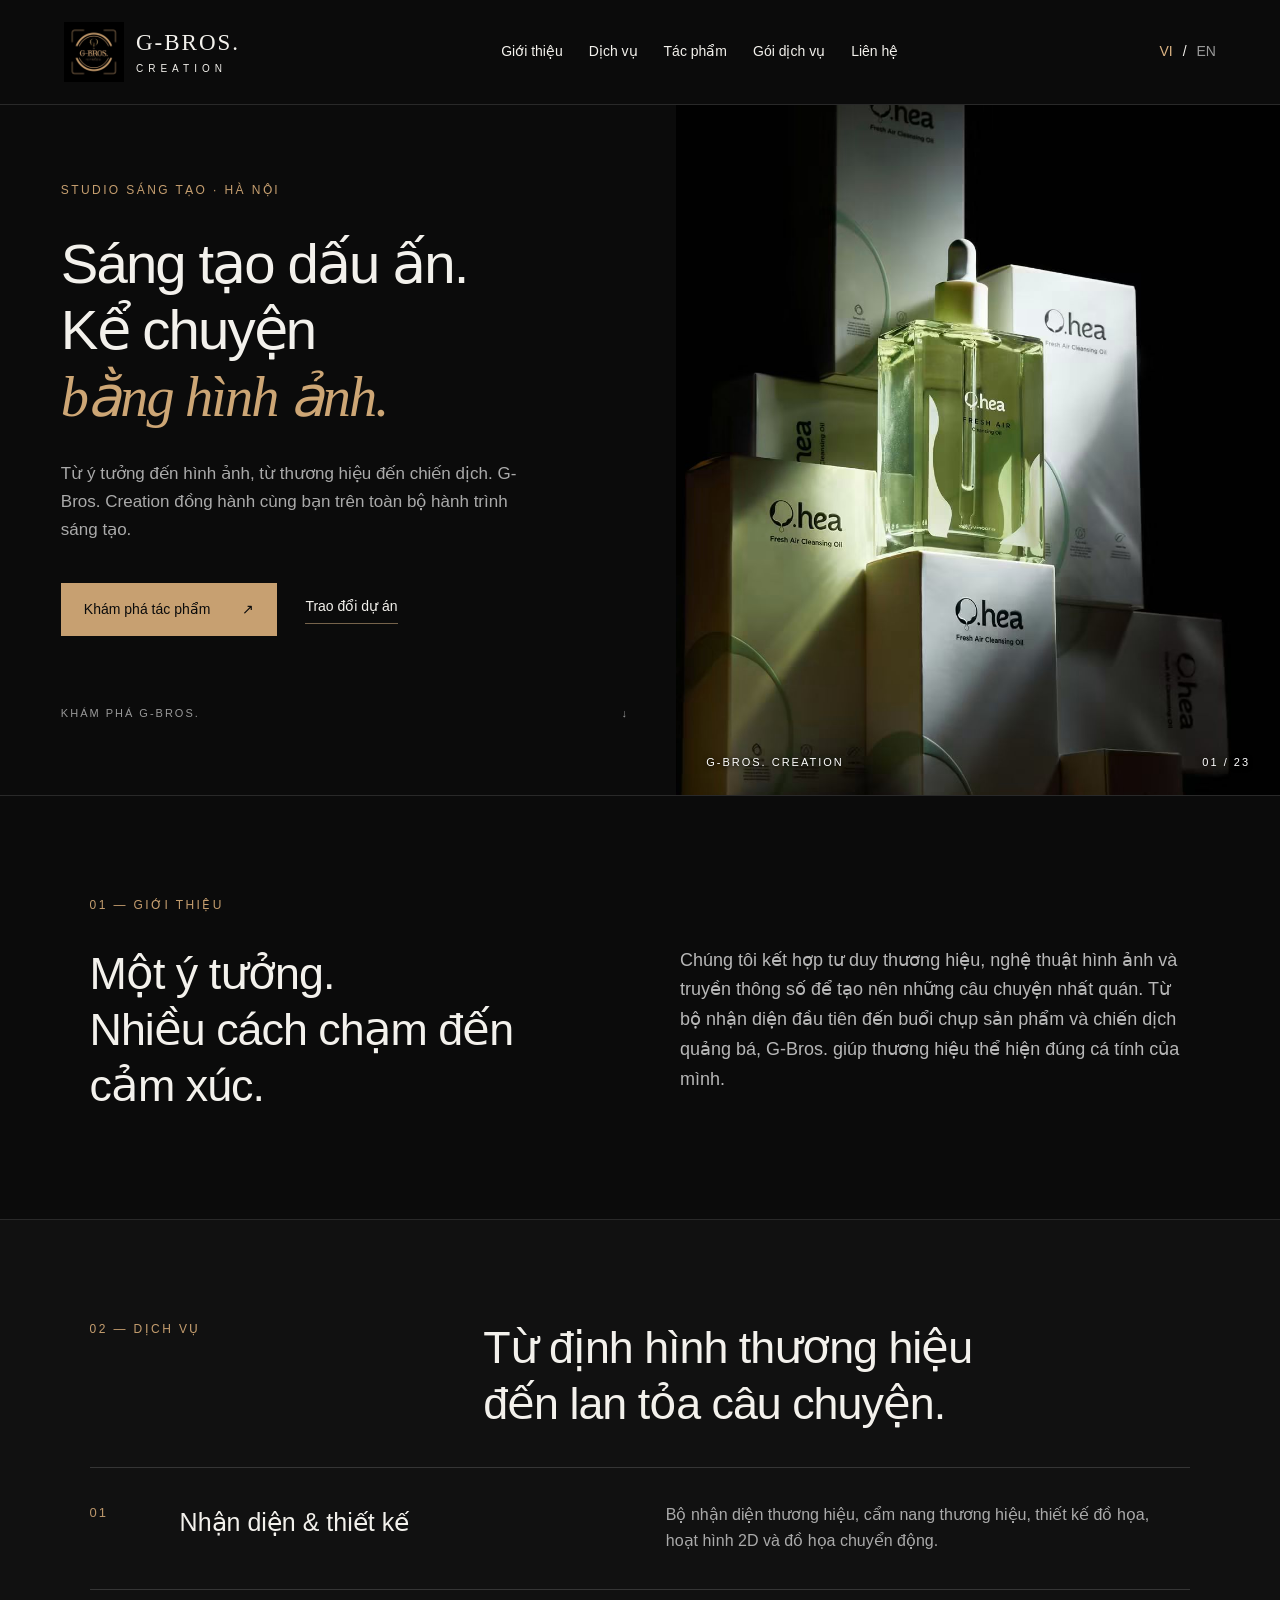
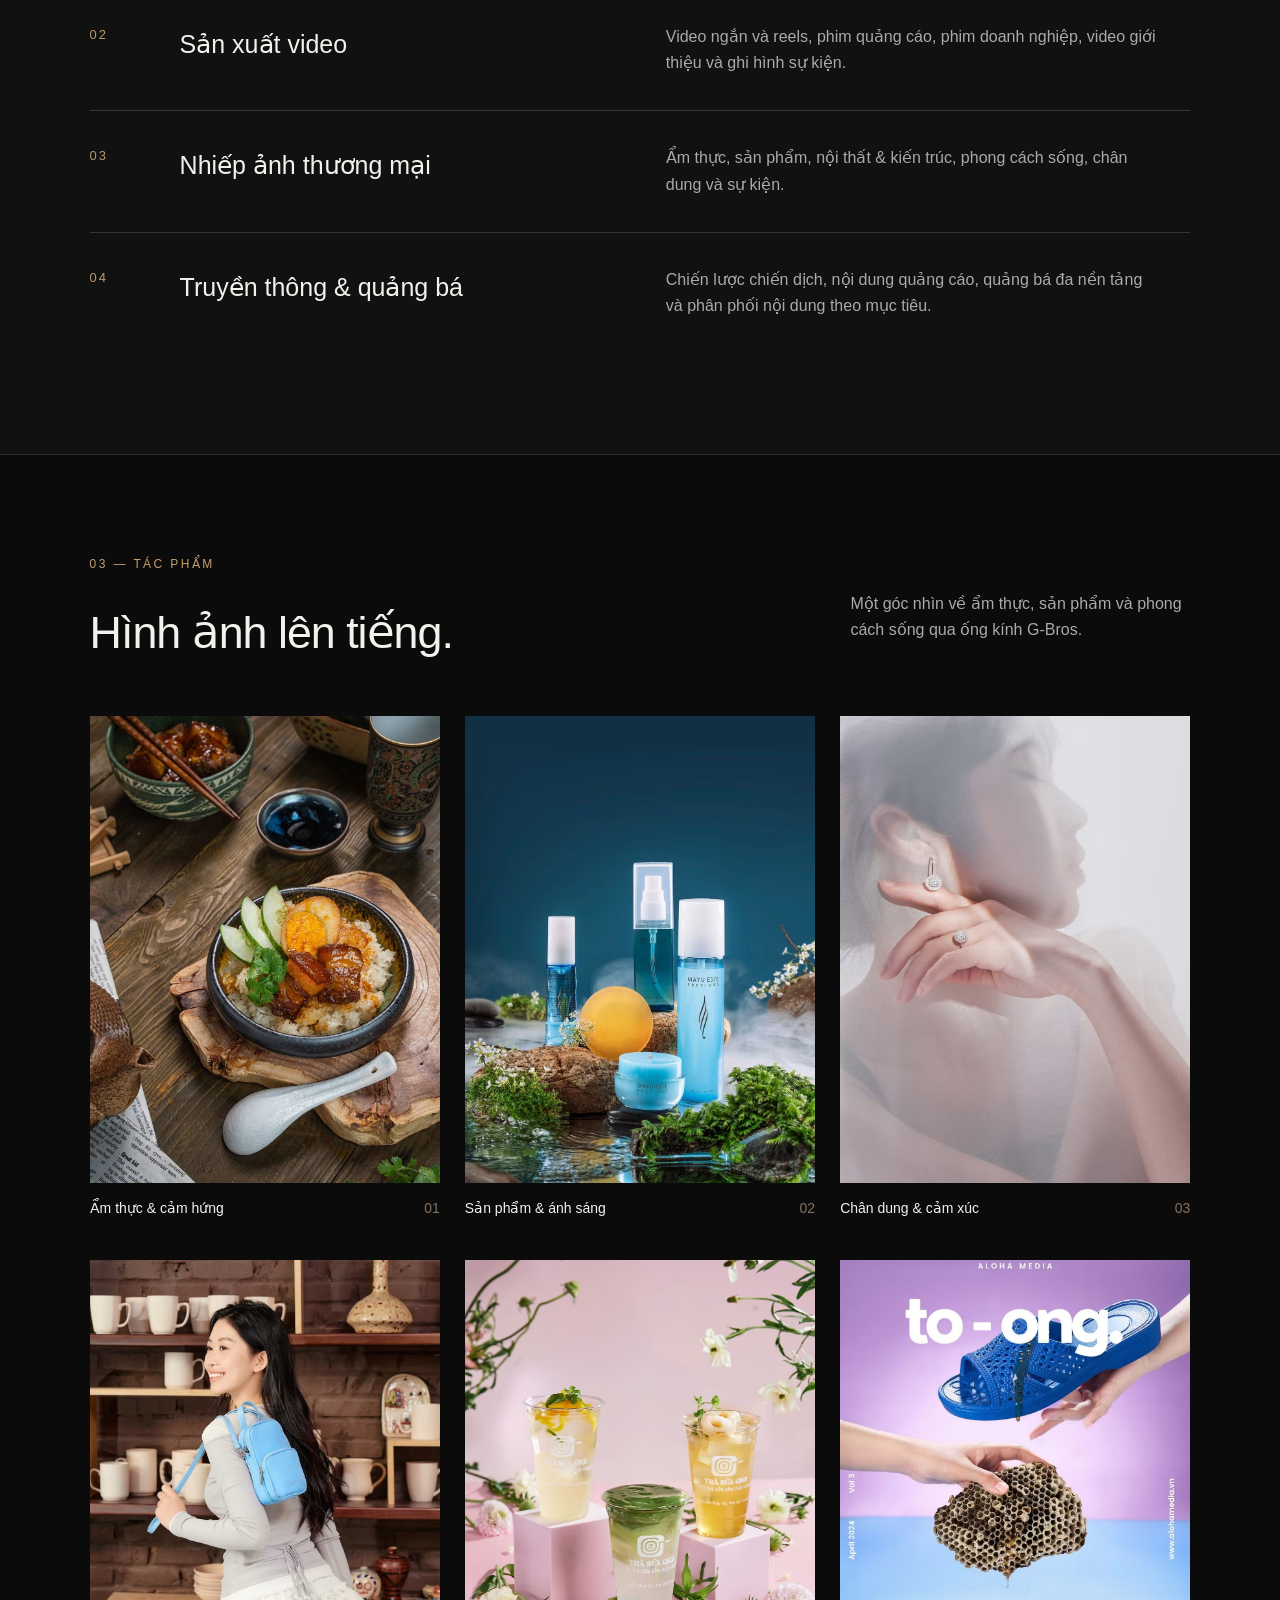
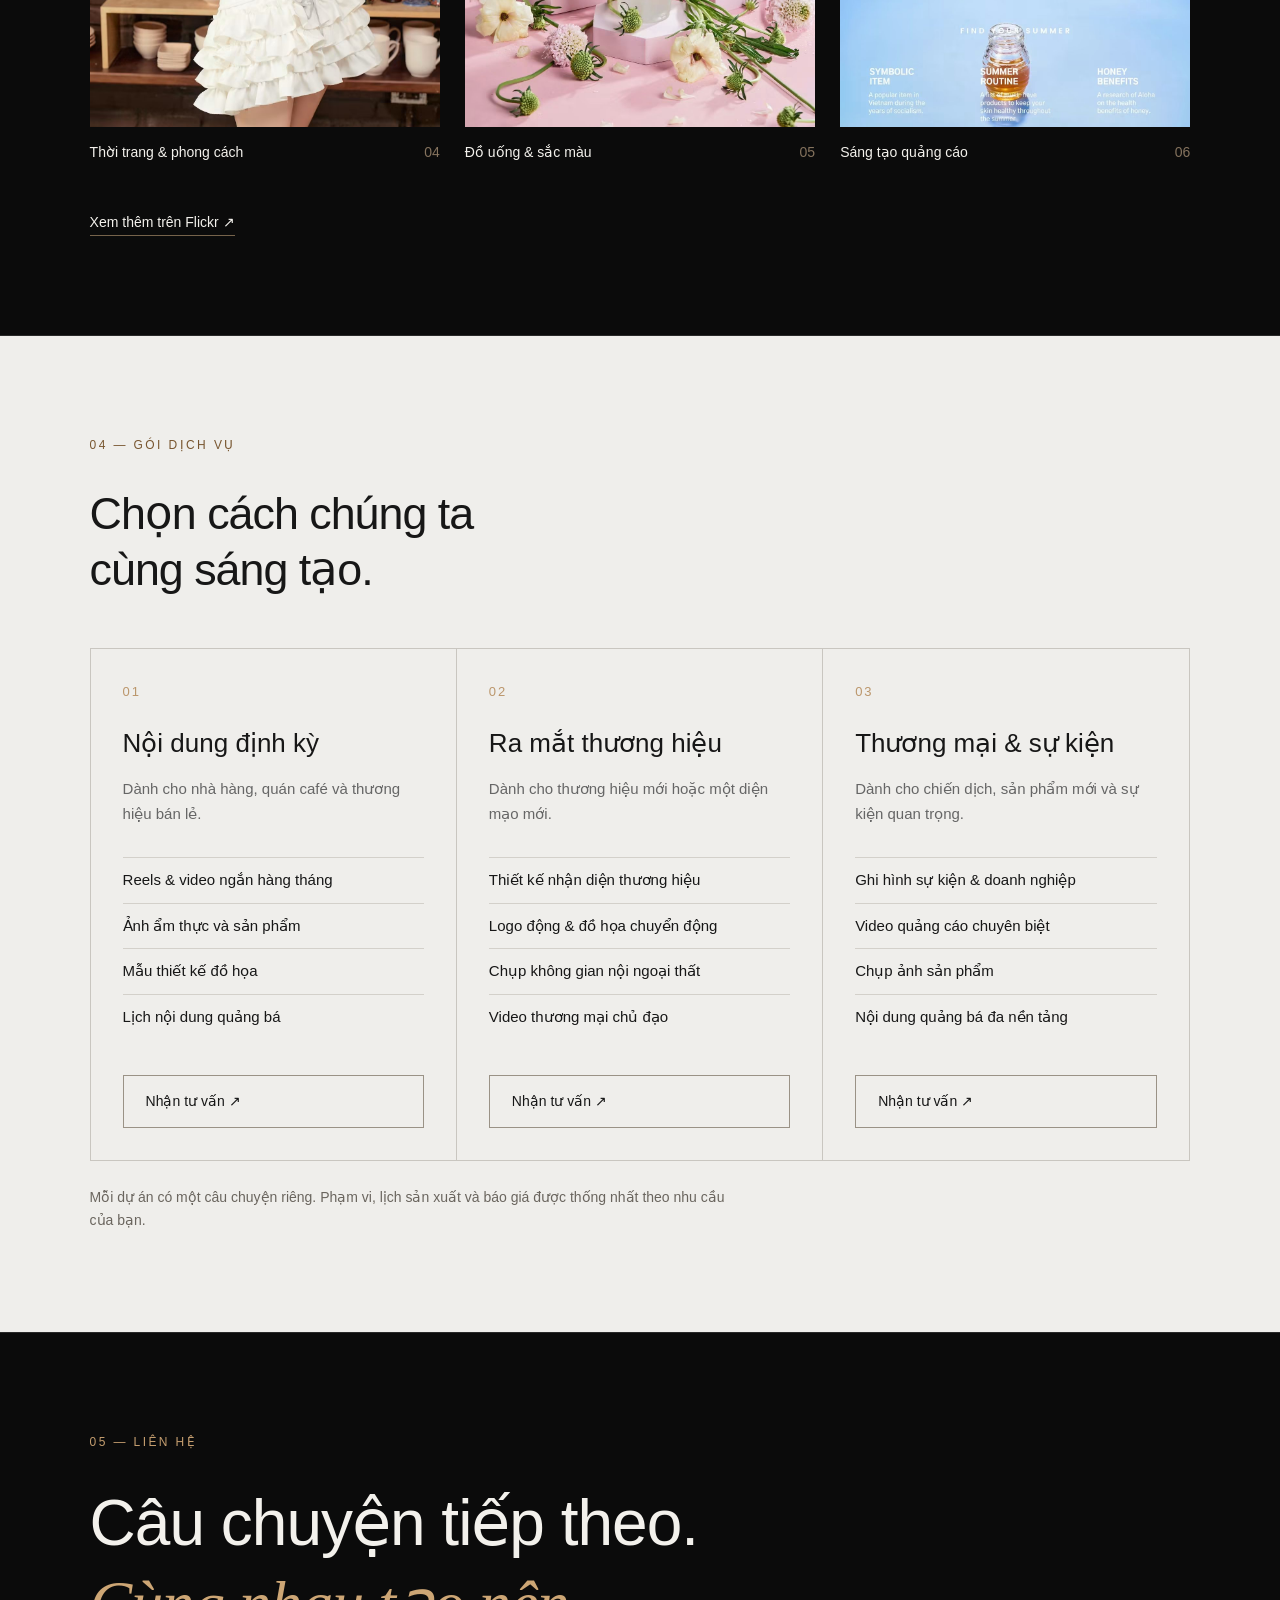
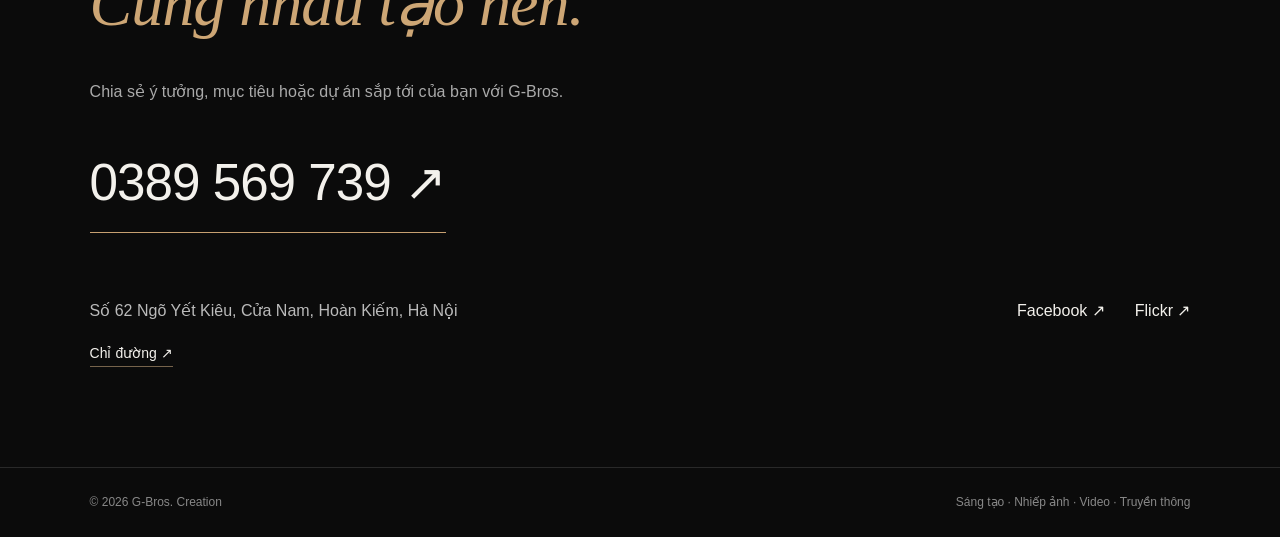
==== index.html @ 255308d3 "Gbros 1st Version" ====
<!doctype html><html lang="vi"><head><meta charset="utf-8"><meta name="viewport" content="width=device-width,initial-scale=1"><title>G-Bros. Creation | Sáng tạo, Nhiếp ảnh & Video tại Hà Nội</title><meta name="description" content="Từ ý tưởng đến hình ảnh, từ thương hiệu đến chiến dịch. G-Bros. Creation đồng hành cùng bạn trên toàn bộ hành trình sáng tạo."><link rel="alternate" hreflang="vi" href="./index.html"><link rel="alternate" hreflang="en" href="./en/index.html"><link rel="alternate" hreflang="x-default" href="./index.html"><link rel="stylesheet" href="./style.css"><link rel="icon" type="image/svg+xml" href="data:image/svg+xml,%3Csvg xmlns='http://www.w3.org/2000/svg' viewBox='0 0 32 32'%3E%3Crect width='32' height='32' fill='%230a0a0a'/%3E%3Ctext x='5' y='24' fill='%23c39b69' font-size='25' font-family='serif'%3EG%3C/text%3E%3C/svg%3E"></head><body><header><a class="brand" href="./index.html" aria-label="G-Bros. Creation — Trang chủ"><img src="./assets/03-Logo.jpg" alt="G-Bros. Creation"><span>G-BROS.<small>CREATION</small></span></a><nav aria-label="Điều hướng chính"><a href="#about">Giới thiệu</a><a href="#services">Dịch vụ</a><a href="#work">Tác phẩm</a><a href="#packages">Gói dịch vụ</a><a href="#contact">Liên hệ</a></nav><div class="language"><a href="./index.html" lang="vi" aria-current="page">VI</a><span>/</span><a href="./en/index.html" lang="en" >EN</a></div></header><main><section class="hero"><div class="hero-copy"><p class="eyebrow">STUDIO SÁNG TẠO · HÀ NỘI</p><h1>Sáng tạo dấu ấn.<br>Kể chuyện <em>bằng hình ảnh.</em></h1><p class="intro">Từ ý tưởng đến hình ảnh, từ thương hiệu đến chiến dịch. G-Bros. Creation đồng hành cùng bạn trên toàn bộ hành trình sáng tạo.</p><div class="actions"><a class="button gold" href="#work">Khám phá tác phẩm <span>↗</span></a><a class="text-link" href="#contact">Trao đổi dự án</a></div><p class="hero-bottom">KHÁM PHÁ G-BROS. <span>↓</span></p></div><div class="hero-art"><img src="./assets/02-FB_IMG_1789880479407.jpg" alt="Nhiếp ảnh sản phẩm mỹ phẩm với ánh sáng xanh và bóng đổ" fetchpriority="high"><div class="art-caption"><span>G-BROS. CREATION</span><span>01 / 23</span></div></div></section><section id="about" class="about section"><p class="eyebrow">01 — Giới thiệu</p><div class="split"><h2>Một ý tưởng.<br>Nhiều cách chạm đến cảm xúc.</h2><p>Chúng tôi kết hợp tư duy thương hiệu, nghệ thuật hình ảnh và truyền thông số để tạo nên những câu chuyện nhất quán. Từ bộ nhận diện đầu tiên đến buổi chụp sản phẩm và chiến dịch quảng bá, G-Bros. giúp thương hiệu thể hiện đúng cá tính của mình.</p></div></section><section id="services" class="section services"><div class="section-heading"><p class="eyebrow">02 — Dịch vụ</p><h2>Từ định hình thương hiệu<br>đến lan tỏa câu chuyện.</h2></div><div class="service-list"><article><span class="number">01</span><h3>Nhận diện & thiết kế</h3><p>Bộ nhận diện thương hiệu, cẩm nang thương hiệu, thiết kế đồ họa, hoạt hình 2D và đồ họa chuyển động.</p></article><article><span class="number">02</span><h3>Sản xuất video</h3><p>Video ngắn và reels, phim quảng cáo, phim doanh nghiệp, video giới thiệu và ghi hình sự kiện.</p></article><article><span class="number">03</span><h3>Nhiếp ảnh thương mại</h3><p>Ẩm thực, sản phẩm, nội thất & kiến trúc, phong cách sống, chân dung và sự kiện.</p></article><article><span class="number">04</span><h3>Truyền thông & quảng bá</h3><p>Chiến lược chiến dịch, nội dung quảng cáo, quảng bá đa nền tảng và phân phối nội dung theo mục tiêu.</p></article></div></section><section id="work" class="section work"><div class="work-heading"><div><p class="eyebrow">03 — Tác phẩm</p><h2>Hình ảnh lên tiếng.</h2></div><p>Một góc nhìn về ẩm thực, sản phẩm và phong cách sống qua ống kính G-Bros.</p></div><div class="gallery"><figure><a href="./assets/01-FB_IMG_1789880459629.jpg" target="_blank" rel="noopener" aria-label="Ẩm thực & cảm hứng"><img src="./assets/01-FB_IMG_1789880459629.jpg" alt="Ẩm thực & cảm hứng — G-Bros. Creation" loading="lazy"></a><figcaption><span>Ẩm thực & cảm hứng</span><span>01</span></figcaption></figure><figure><a href="./assets/06-FB_IMG_1789880466071.jpg" target="_blank" rel="noopener" aria-label="Sản phẩm & ánh sáng"><img src="./assets/06-FB_IMG_1789880466071.jpg" alt="Sản phẩm & ánh sáng — G-Bros. Creation" loading="lazy"></a><figcaption><span>Sản phẩm & ánh sáng</span><span>02</span></figcaption></figure><figure><a href="./assets/05-FB_IMG_1789880463594.jpg" target="_blank" rel="noopener" aria-label="Chân dung & cảm xúc"><img src="./assets/05-FB_IMG_1789880463594.jpg" alt="Chân dung & cảm xúc — G-Bros. Creation" loading="lazy"></a><figcaption><span>Chân dung & cảm xúc</span><span>03</span></figcaption></figure><figure><a href="./assets/15-FB_IMG_1789880671555.jpg" target="_blank" rel="noopener" aria-label="Thời trang & phong cách"><img src="./assets/15-FB_IMG_1789880671555.jpg" alt="Thời trang & phong cách — G-Bros. Creation" loading="lazy"></a><figcaption><span>Thời trang & phong cách</span><span>04</span></figcaption></figure><figure><a href="./assets/13-FB_IMG_1789880486466-1-.jpg" target="_blank" rel="noopener" aria-label="Đồ uống & sắc màu"><img src="./assets/13-FB_IMG_1789880486466-1-.jpg" alt="Đồ uống & sắc màu — G-Bros. Creation" loading="lazy"></a><figcaption><span>Đồ uống & sắc màu</span><span>05</span></figcaption></figure><figure><a href="./assets/19-FB_IMG_1789880624152-1-.jpg" target="_blank" rel="noopener" aria-label="Sáng tạo quảng cáo"><img src="./assets/19-FB_IMG_1789880624152-1-.jpg" alt="Sáng tạo quảng cáo — G-Bros. Creation" loading="lazy"></a><figcaption><span>Sáng tạo quảng cáo</span><span>06</span></figcaption></figure></div><a class="text-link" href="https://flic.kr/ps/3mjhtU" target="_blank" rel="noopener">Xem thêm trên Flickr ↗</a></section><section id="packages" class="section packages"><p class="eyebrow">04 — Gói dịch vụ</p><h2>Chọn cách chúng ta<br>cùng sáng tạo.</h2><div class="package-grid"><article><span class="number">01</span><h3>Nội dung định kỳ</h3><p>Dành cho nhà hàng, quán café và thương hiệu bán lẻ.</p><ul><li>Reels & video ngắn hàng tháng</li><li>Ảnh ẩm thực và sản phẩm</li><li>Mẫu thiết kế đồ họa</li><li>Lịch nội dung quảng bá</li></ul><a class="button" href="#contact">Nhận tư vấn ↗</a></article><article><span class="number">02</span><h3>Ra mắt thương hiệu</h3><p>Dành cho thương hiệu mới hoặc một diện mạo mới.</p><ul><li>Thiết kế nhận diện thương hiệu</li><li>Logo động & đồ họa chuyển động</li><li>Chụp không gian nội ngoại thất</li><li>Video thương mại chủ đạo</li></ul><a class="button" href="#contact">Nhận tư vấn ↗</a></article><article><span class="number">03</span><h3>Thương mại & sự kiện</h3><p>Dành cho chiến dịch, sản phẩm mới và sự kiện quan trọng.</p><ul><li>Ghi hình sự kiện & doanh nghiệp</li><li>Video quảng cáo chuyên biệt</li><li>Chụp ảnh sản phẩm</li><li>Nội dung quảng bá đa nền tảng</li></ul><a class="button" href="#contact">Nhận tư vấn ↗</a></article></div><p class="note">Mỗi dự án có một câu chuyện riêng. Phạm vi, lịch sản xuất và báo giá được thống nhất theo nhu cầu của bạn.</p></section><section id="contact" class="section contact"><p class="eyebrow">05 — Liên hệ</p><h2>Câu chuyện tiếp theo.<br><em>Cùng nhau tạo nên.</em></h2><p>Chia sẻ ý tưởng, mục tiêu hoặc dự án sắp tới của bạn với G-Bros.</p><a class="phone" href="tel:+84389569739" aria-label="Gọi cho chúng tôi: 0389 569 739">0389 569 739 ↗</a><div class="contact-bottom"><div><p>Số 62 Ngõ Yết Kiêu, Cửa Nam, Hoàn Kiếm, Hà Nội</p><a class="text-link" href="https://www.google.com/maps/search/?api=1&query=62+Ng%C3%B5+Y%E1%BA%BFt+Ki%C3%AAu+H%C3%A0+N%E1%BB%99i" target="_blank" rel="noopener">Chỉ đường ↗</a></div><div class="social"><a href="https://www.facebook.com/gbros.creation/" target="_blank" rel="noopener">Facebook ↗</a><a href="https://flic.kr/ps/3mjhtU" target="_blank" rel="noopener">Flickr ↗</a></div></div></section></main><footer><span>© 2026 G-Bros. Creation</span><span>Sáng tạo · Nhiếp ảnh · Video · Truyền thông</span></footer></body></html>
---- style.css ----
*{box-sizing:border-box}html{scroll-behavior:smooth;scroll-padding-top:110px}body{margin:0;background:#0b0b0b;color:#f3f1ec;font-family:Arial,Helvetica,sans-serif;font-size:16px;line-height:1.65}a{color:inherit;text-decoration:none}a:focus-visible{outline:2px solid #e1b782;outline-offset:6px}header{min-height:105px;padding:16px 5%;display:flex;align-items:center;justify-content:space-between;gap:24px;border-bottom:1px solid #292929;background:#0b0b0b;position:relative;z-index:2}.brand{display:flex;align-items:center;gap:12px;line-height:1.1;letter-spacing:2px;font-family:Georgia,serif;font-size:23px}.brand img{width:60px;height:60px;object-fit:contain}.brand small{display:block;font:10px Arial,sans-serif;letter-spacing:5px;margin-top:7px}nav{display:flex;gap:26px;font-size:14px}nav a:hover,.text-link:hover,.social a:hover{color:#d6ad7c}.language{display:flex;gap:10px;font-size:14px}.language a{color:#999}.language a[aria-current]{color:#dbb383}.hero{display:grid;grid-template-columns:1.12fr 1fr;min-height:690px}.hero-copy{padding:76px 7% 30px 9%;display:flex;flex-direction:column;align-items:flex-start}.eyebrow{text-transform:uppercase;font-size:12px;letter-spacing:2.4px;color:#c59e6f;margin:0 0 30px}h1,h2,h3,p{margin-top:0}h1{font-size:clamp(40px,4.4vw,72px);font-weight:400;line-height:1.18;letter-spacing:-1.9px;margin-bottom:30px}em{font-family:Georgia,'Times New Roman',serif;color:#cda675;font-weight:400}h1 em{display:block}.intro{max-width:470px;color:#aaa;font-size:17px}.actions{display:flex;align-items:center;gap:28px;margin-top:22px}.button{display:inline-flex;justify-content:space-between;align-items:center;gap:32px;border:1px solid #555;padding:14px 22px;font-size:14px}.button:hover{background:#27221c}.button.gold{background:#c7a071;color:#0b0b0b;border-color:#c7a071}.button.gold:hover{background:#deb987}.text-link{font-size:14px;border-bottom:1px solid #76634b;padding-bottom:5px}.hero-bottom{width:100%;margin:68px 0 0;font-size:11px;letter-spacing:2px;color:#999;display:flex;justify-content:space-between}.hero-art{position:relative;min-height:600px}.hero-art>img{width:100%;height:100%;position:absolute;object-fit:cover;object-position:center 55%}.art-caption{position:absolute;bottom:24px;left:30px;right:30px;display:flex;justify-content:space-between;font-size:11px;letter-spacing:2px;color:white;text-shadow:0 1px 5px black}.section{padding:100px 7%;border-top:1px solid #292929}h2{font-size:clamp(32px,3.5vw,52px);line-height:1.25;font-weight:400;letter-spacing:-1px;margin-bottom:35px}.split{display:grid;grid-template-columns:1fr 1fr;gap:80px}.split>p{max-width:540px;color:#b7b7b7;font-size:18px}.about{padding-bottom:70px}.services{background:#111}.section-heading{display:grid;grid-template-columns:1fr 2fr;gap:40px}.service-list article{display:grid;grid-template-columns:60px 1fr 1.15fr;align-items:start;gap:30px;padding:34px 0;border-top:1px solid #353535}.number{font-size:13px;color:#bb966b;letter-spacing:2px}.service-list h3{font-size:25px;font-weight:400;margin:0}.service-list p{color:#aaa;max-width:490px;margin:0}.work-heading{display:flex;justify-content:space-between;gap:30px;align-items:center}.work-heading>p{max-width:340px;color:#aaa}.gallery{display:grid;grid-template-columns:repeat(3,1fr);gap:40px 25px;margin:20px 0 45px}figure{margin:0}.gallery img{width:100%;aspect-ratio:3/4;object-fit:cover;display:block;transition:filter .2s}.gallery a:hover img{filter:brightness(1.1)}figcaption{display:flex;justify-content:space-between;gap:10px;margin-top:14px;font-size:14px}figcaption span:last-child{color:#85735e}.packages{background:#efeeeb;color:#171717}.packages .eyebrow{color:#785630}.package-grid{display:grid;grid-template-columns:repeat(3,1fr);margin-top:50px;border:1px solid #c9c6c0}.package-grid article{padding:32px;border-right:1px solid #c9c6c0;display:flex;flex-direction:column}.package-grid article:last-child{border:0}.package-grid h3{font-size:26px;line-height:1.3;font-weight:400;margin:25px 0 16px}.package-grid p{color:#666;font-size:15px}.package-grid ul{list-style:none;padding:0;margin:15px 0 35px;font-size:15px}.package-grid li{padding:10px 0;border-top:1px solid #d3d0ca}.package-grid .button{margin-top:auto;border-color:#9a9286}.package-grid .button:hover{background:#dfd9cf}.note{color:#6a655e;font-size:14px;margin:25px 0 0;max-width:660px}.contact h2{font-size:clamp(40px,5vw,76px)}.contact>p:not(.eyebrow){color:#aaa}.phone{display:inline-block;font-size:clamp(27px,4vw,54px);border-bottom:1px solid #c7a071;padding-bottom:6px;letter-spacing:-1px;margin:20px 0 65px}.contact-bottom{display:flex;justify-content:space-between;gap:40px}.contact-bottom p{color:#bbb}.social{display:flex;gap:30px}footer{padding:25px 7%;border-top:1px solid #292929;display:flex;justify-content:space-between;gap:24px;color:#888;font-size:12px}@media(min-width:1600px){main,header,footer{max-width:1800px;margin:auto}}@media(max-width:1000px){header{flex-wrap:wrap}nav{order:3;width:100%;justify-content:center;gap:25px;padding:8px 0}.hero{min-height:620px}.hero-copy{padding-top:50px}.hero-art{min-height:600px}.actions{flex-direction:column;align-items:flex-start;gap:18px}.section{padding:70px 6%}.split{gap:35px}.section-heading{grid-template-columns:1fr}.service-list article{grid-template-columns:35px 1fr 1fr;gap:18px}.package-grid article{padding:22px}.package-grid h3{font-size:22px}}@media(max-width:640px){header{padding:12px 6%;gap:10px}.brand img{width:44px;height:44px}.brand{font-size:20px}nav{justify-content:flex-start;overflow-x:auto;gap:22px;white-space:nowrap;font-size:13px}.hero{display:flex;flex-direction:column}.hero-copy{padding:45px 6% 28px}h1{font-size:43px;letter-spacing:-1px}.hero-bottom{margin-top:35px}.hero-art{min-height:480px}.hero-art>img{object-position:center 55%}.actions{flex-direction:row;align-items:center;gap:20px}.button{padding:12px 16px;gap:16px}.section{padding:60px 6%}.split{grid-template-columns:1fr;gap:10px}.split>p{font-size:16px}.service-list article{grid-template-columns:25px 1fr}.service-list p{grid-column:2}.service-list h3{font-size:23px}.work-heading{display:block}.gallery{grid-template-columns:repeat(2,1fr);gap:28px 14px}figcaption{font-size:12px}.package-grid{grid-template-columns:1fr}.package-grid article{border-right:0;border-bottom:1px solid #c9c6c0;padding:28px}.contact-bottom{flex-direction:column}.phone{margin-bottom:40px}footer{flex-direction:column;gap:5px}.eyebrow{margin-bottom:22px}h2{font-size:34px}}@media(prefers-reduced-motion:reduce){html{scroll-behavior:auto}*{transition:none!important}}
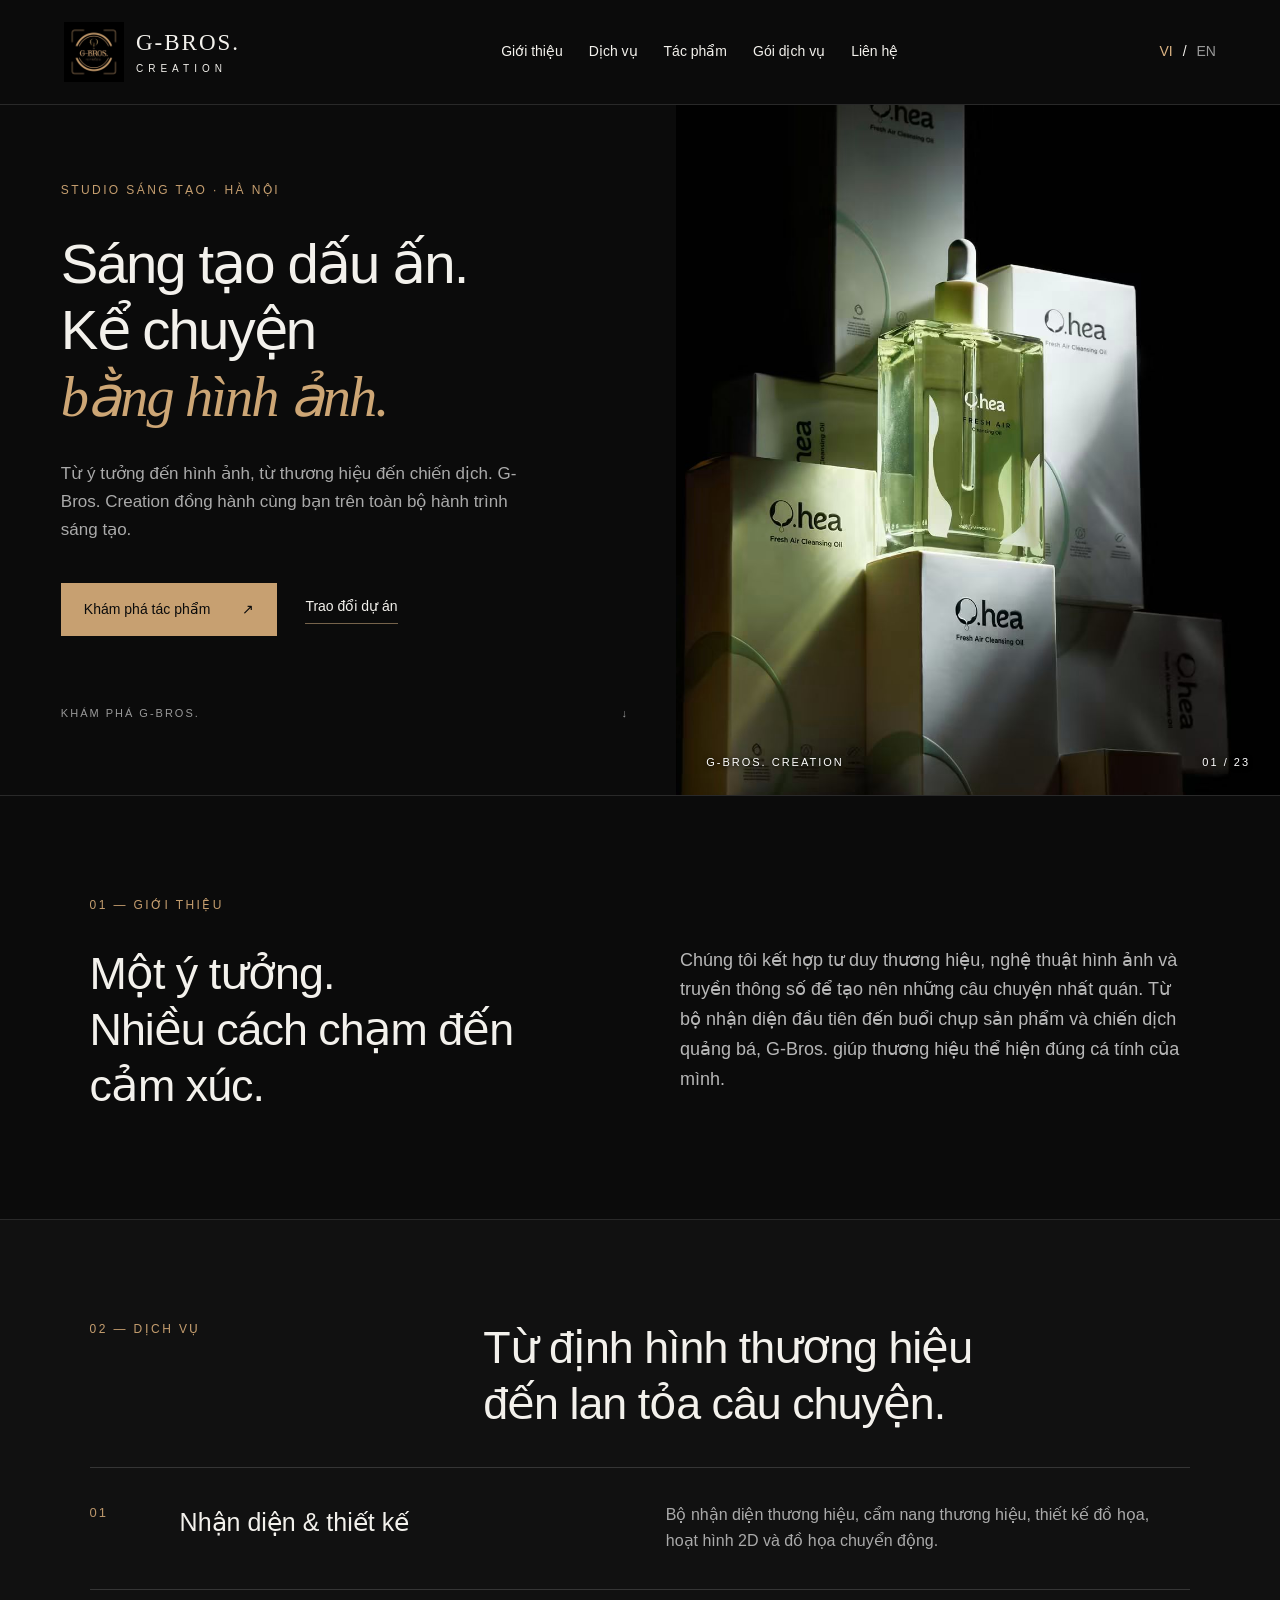
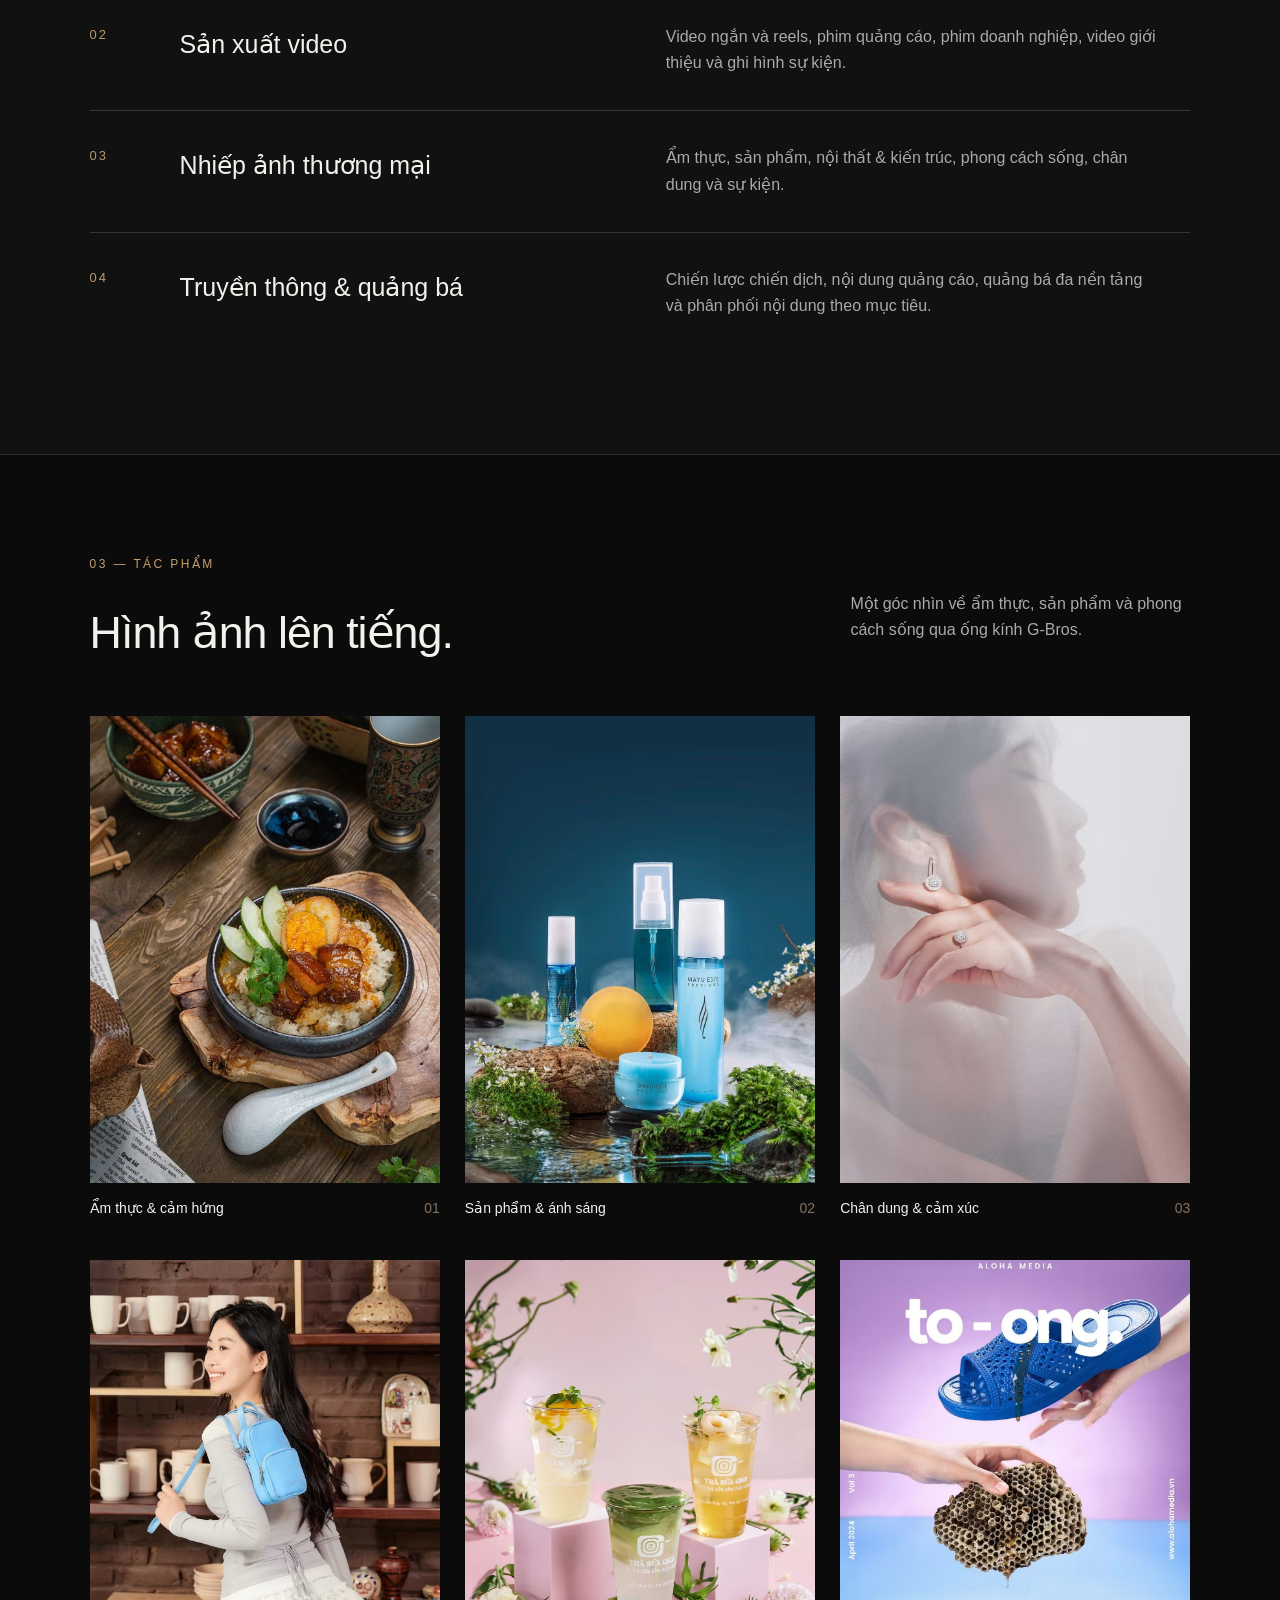
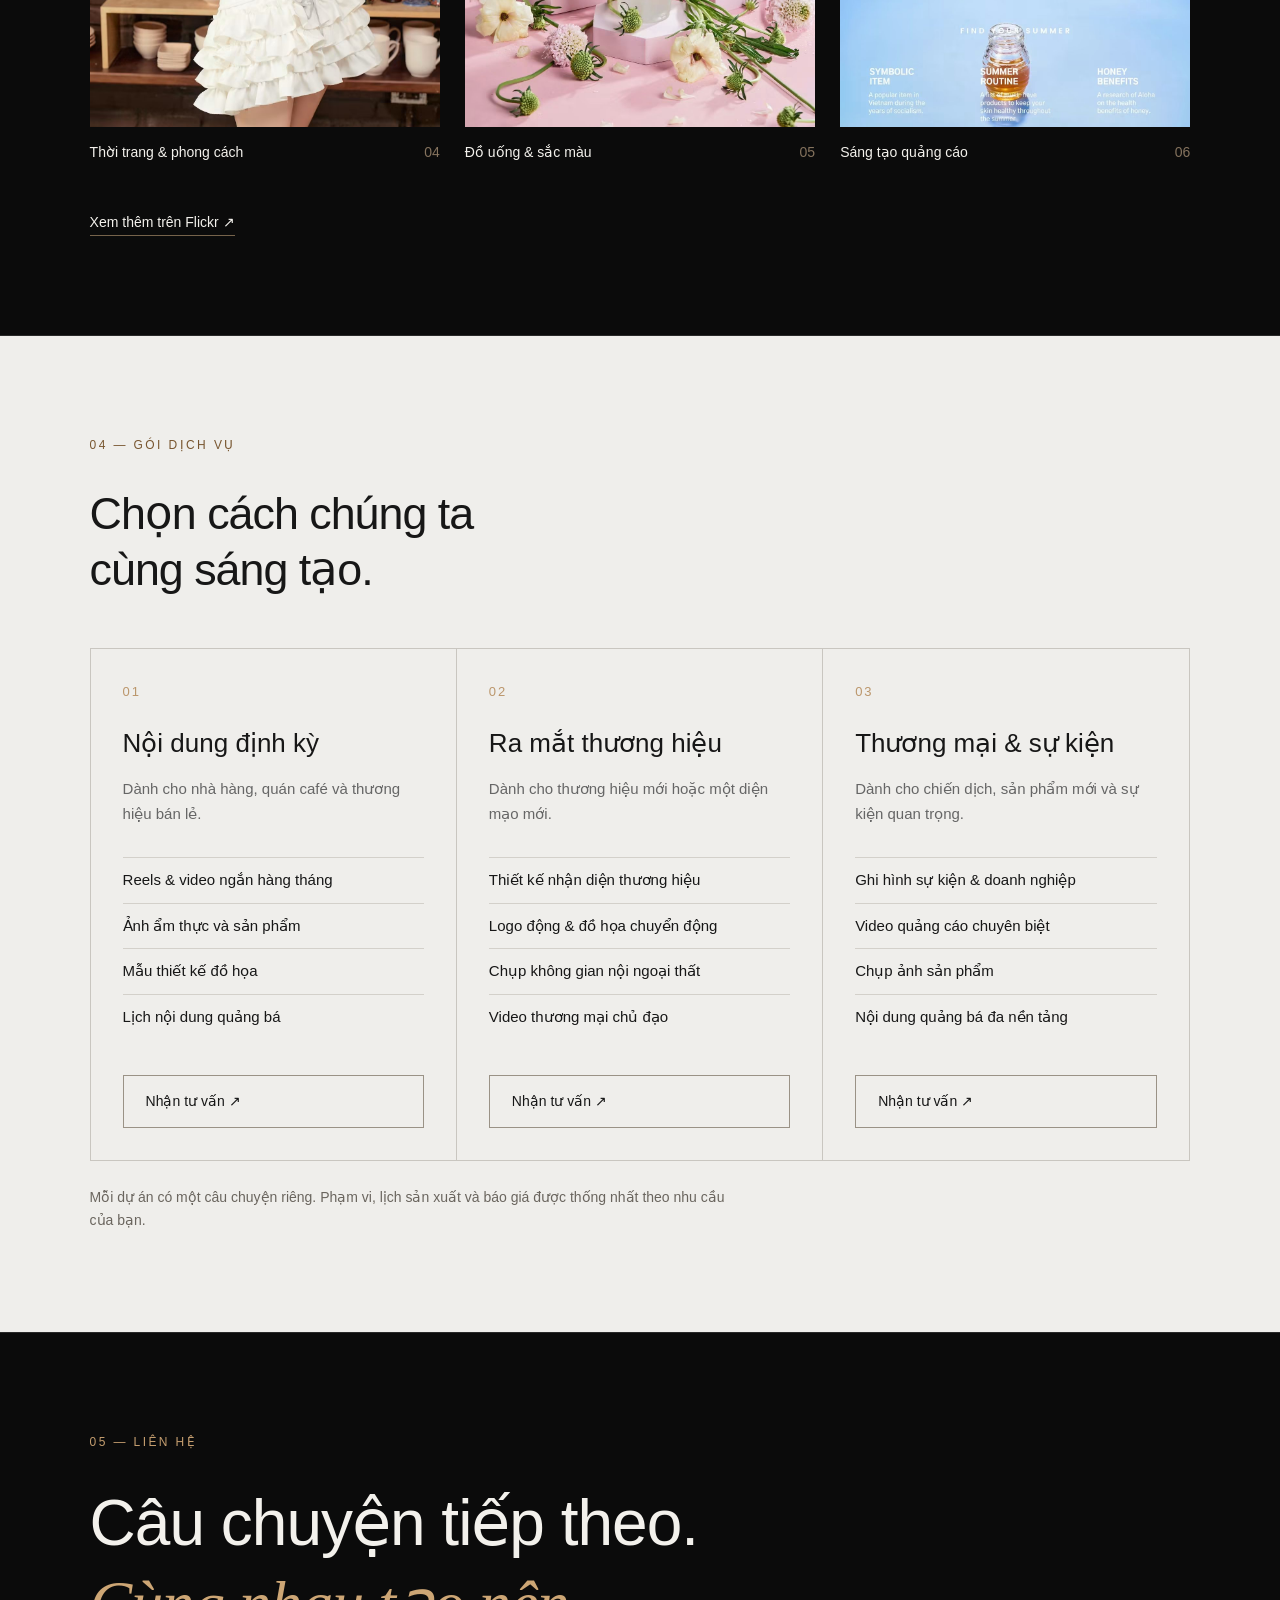
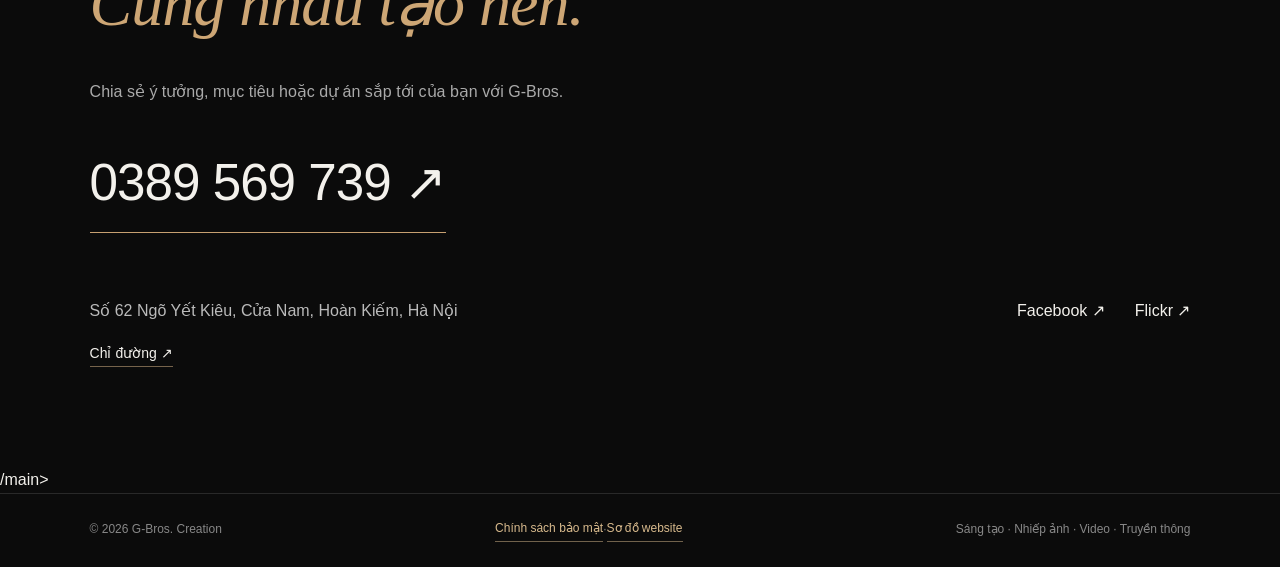
==== commit b816797f: "Privacy Policy" ====
--- a/index.html
+++ b/index.html
@@ -1 +1 @@
-<!doctype html><html lang="vi"><head><meta charset="utf-8"><meta name="viewport" content="width=device-width,initial-scale=1"><title>G-Bros. Creation | Sáng tạo, Nhiếp ảnh & Video tại Hà Nội</title><meta name="description" content="Từ ý tưởng đến hình ảnh, từ thương hiệu đến chiến dịch. G-Bros. Creation đồng hành cùng bạn trên toàn bộ hành trình sáng tạo."><link rel="alternate" hreflang="vi" href="./index.html"><link rel="alternate" hreflang="en" href="./en/index.html"><link rel="alternate" hreflang="x-default" href="./index.html"><link rel="stylesheet" href="./style.css"><link rel="icon" type="image/svg+xml" href="data:image/svg+xml,%3Csvg xmlns='http://www.w3.org/2000/svg' viewBox='0 0 32 32'%3E%3Crect width='32' height='32' fill='%230a0a0a'/%3E%3Ctext x='5' y='24' fill='%23c39b69' font-size='25' font-family='serif'%3EG%3C/text%3E%3C/svg%3E"></head><body><header><a class="brand" href="./index.html" aria-label="G-Bros. Creation — Trang chủ"><img src="./assets/03-Logo.jpg" alt="G-Bros. Creation"><span>G-BROS.<small>CREATION</small></span></a><nav aria-label="Điều hướng chính"><a href="#about">Giới thiệu</a><a href="#services">Dịch vụ</a><a href="#work">Tác phẩm</a><a href="#packages">Gói dịch vụ</a><a href="#contact">Liên hệ</a></nav><div class="language"><a href="./index.html" lang="vi" aria-current="page">VI</a><span>/</span><a href="./en/index.html" lang="en" >EN</a></div></header><main><section class="hero"><div class="hero-copy"><p class="eyebrow">STUDIO SÁNG TẠO · HÀ NỘI</p><h1>Sáng tạo dấu ấn.<br>Kể chuyện <em>bằng hình ảnh.</em></h1><p class="intro">Từ ý tưởng đến hình ảnh, từ thương hiệu đến chiến dịch. G-Bros. Creation đồng hành cùng bạn trên toàn bộ hành trình sáng tạo.</p><div class="actions"><a class="button gold" href="#work">Khám phá tác phẩm <span>↗</span></a><a class="text-link" href="#contact">Trao đổi dự án</a></div><p class="hero-bottom">KHÁM PHÁ G-BROS. <span>↓</span></p></div><div class="hero-art"><img src="./assets/02-FB_IMG_1789880479407.jpg" alt="Nhiếp ảnh sản phẩm mỹ phẩm với ánh sáng xanh và bóng đổ" fetchpriority="high"><div class="art-caption"><span>G-BROS. CREATION</span><span>01 / 23</span></div></div></section><section id="about" class="about section"><p class="eyebrow">01 — Giới thiệu</p><div class="split"><h2>Một ý tưởng.<br>Nhiều cách chạm đến cảm xúc.</h2><p>Chúng tôi kết hợp tư duy thương hiệu, nghệ thuật hình ảnh và truyền thông số để tạo nên những câu chuyện nhất quán. Từ bộ nhận diện đầu tiên đến buổi chụp sản phẩm và chiến dịch quảng bá, G-Bros. giúp thương hiệu thể hiện đúng cá tính của mình.</p></div></section><section id="services" class="section services"><div class="section-heading"><p class="eyebrow">02 — Dịch vụ</p><h2>Từ định hình thương hiệu<br>đến lan tỏa câu chuyện.</h2></div><div class="service-list"><article><span class="number">01</span><h3>Nhận diện & thiết kế</h3><p>Bộ nhận diện thương hiệu, cẩm nang thương hiệu, thiết kế đồ họa, hoạt hình 2D và đồ họa chuyển động.</p></article><article><span class="number">02</span><h3>Sản xuất video</h3><p>Video ngắn và reels, phim quảng cáo, phim doanh nghiệp, video giới thiệu và ghi hình sự kiện.</p></article><article><span class="number">03</span><h3>Nhiếp ảnh thương mại</h3><p>Ẩm thực, sản phẩm, nội thất & kiến trúc, phong cách sống, chân dung và sự kiện.</p></article><article><span class="number">04</span><h3>Truyền thông & quảng bá</h3><p>Chiến lược chiến dịch, nội dung quảng cáo, quảng bá đa nền tảng và phân phối nội dung theo mục tiêu.</p></article></div></section><section id="work" class="section work"><div class="work-heading"><div><p class="eyebrow">03 — Tác phẩm</p><h2>Hình ảnh lên tiếng.</h2></div><p>Một góc nhìn về ẩm thực, sản phẩm và phong cách sống qua ống kính G-Bros.</p></div><div class="gallery"><figure><a href="./assets/01-FB_IMG_1789880459629.jpg" target="_blank" rel="noopener" aria-label="Ẩm thực & cảm hứng"><img src="./assets/01-FB_IMG_1789880459629.jpg" alt="Ẩm thực & cảm hứng — G-Bros. Creation" loading="lazy"></a><figcaption><span>Ẩm thực & cảm hứng</span><span>01</span></figcaption></figure><figure><a href="./assets/06-FB_IMG_1789880466071.jpg" target="_blank" rel="noopener" aria-label="Sản phẩm & ánh sáng"><img src="./assets/06-FB_IMG_1789880466071.jpg" alt="Sản phẩm & ánh sáng — G-Bros. Creation" loading="lazy"></a><figcaption><span>Sản phẩm & ánh sáng</span><span>02</span></figcaption></figure><figure><a href="./assets/05-FB_IMG_1789880463594.jpg" target="_blank" rel="noopener" aria-label="Chân dung & cảm xúc"><img src="./assets/05-FB_IMG_1789880463594.jpg" alt="Chân dung & cảm xúc — G-Bros. Creation" loading="lazy"></a><figcaption><span>Chân dung & cảm xúc</span><span>03</span></figcaption></figure><figure><a href="./assets/15-FB_IMG_1789880671555.jpg" target="_blank" rel="noopener" aria-label="Thời trang & phong cách"><img src="./assets/15-FB_IMG_1789880671555.jpg" alt="Thời trang & phong cách — G-Bros. Creation" loading="lazy"></a><figcaption><span>Thời trang & phong cách</span><span>04</span></figcaption></figure><figure><a href="./assets/13-FB_IMG_1789880486466-1-.jpg" target="_blank" rel="noopener" aria-label="Đồ uống & sắc màu"><img src="./assets/13-FB_IMG_1789880486466-1-.jpg" alt="Đồ uống & sắc màu — G-Bros. Creation" loading="lazy"></a><figcaption><span>Đồ uống & sắc màu</span><span>05</span></figcaption></figure><figure><a href="./assets/19-FB_IMG_1789880624152-1-.jpg" target="_blank" rel="noopener" aria-label="Sáng tạo quảng cáo"><img src="./assets/19-FB_IMG_1789880624152-1-.jpg" alt="Sáng tạo quảng cáo — G-Bros. Creation" loading="lazy"></a><figcaption><span>Sáng tạo quảng cáo</span><span>06</span></figcaption></figure></div><a class="text-link" href="https://flic.kr/ps/3mjhtU" target="_blank" rel="noopener">Xem thêm trên Flickr ↗</a></section><section id="packages" class="section packages"><p class="eyebrow">04 — Gói dịch vụ</p><h2>Chọn cách chúng ta<br>cùng sáng tạo.</h2><div class="package-grid"><article><span class="number">01</span><h3>Nội dung định kỳ</h3><p>Dành cho nhà hàng, quán café và thương hiệu bán lẻ.</p><ul><li>Reels & video ngắn hàng tháng</li><li>Ảnh ẩm thực và sản phẩm</li><li>Mẫu thiết kế đồ họa</li><li>Lịch nội dung quảng bá</li></ul><a class="button" href="#contact">Nhận tư vấn ↗</a></article><article><span class="number">02</span><h3>Ra mắt thương hiệu</h3><p>Dành cho thương hiệu mới hoặc một diện mạo mới.</p><ul><li>Thiết kế nhận diện thương hiệu</li><li>Logo động & đồ họa chuyển động</li><li>Chụp không gian nội ngoại thất</li><li>Video thương mại chủ đạo</li></ul><a class="button" href="#contact">Nhận tư vấn ↗</a></article><article><span class="number">03</span><h3>Thương mại & sự kiện</h3><p>Dành cho chiến dịch, sản phẩm mới và sự kiện quan trọng.</p><ul><li>Ghi hình sự kiện & doanh nghiệp</li><li>Video quảng cáo chuyên biệt</li><li>Chụp ảnh sản phẩm</li><li>Nội dung quảng bá đa nền tảng</li></ul><a class="button" href="#contact">Nhận tư vấn ↗</a></article></div><p class="note">Mỗi dự án có một câu chuyện riêng. Phạm vi, lịch sản xuất và báo giá được thống nhất theo nhu cầu của bạn.</p></section><section id="contact" class="section contact"><p class="eyebrow">05 — Liên hệ</p><h2>Câu chuyện tiếp theo.<br><em>Cùng nhau tạo nên.</em></h2><p>Chia sẻ ý tưởng, mục tiêu hoặc dự án sắp tới của bạn với G-Bros.</p><a class="phone" href="tel:+84389569739" aria-label="Gọi cho chúng tôi: 0389 569 739">0389 569 739 ↗</a><div class="contact-bottom"><div><p>Số 62 Ngõ Yết Kiêu, Cửa Nam, Hoàn Kiếm, Hà Nội</p><a class="text-link" href="https://www.google.com/maps/search/?api=1&query=62+Ng%C3%B5+Y%E1%BA%BFt+Ki%C3%AAu+H%C3%A0+N%E1%BB%99i" target="_blank" rel="noopener">Chỉ đường ↗</a></div><div class="social"><a href="https://www.facebook.com/gbros.creation/" target="_blank" rel="noopener">Facebook ↗</a><a href="https://flic.kr/ps/3mjhtU" target="_blank" rel="noopener">Flickr ↗</a></div></div></section></main><footer><span>© 2026 G-Bros. Creation</span><span>Sáng tạo · Nhiếp ảnh · Video · Truyền thông</span></footer></body></html>+<!doctype html><html lang="vi"><head><meta charset="utf-8"><meta name="viewport" content="width=device-width,initial-scale=1"><title>G-Bros. Creation | Sáng tạo, Nhiếp ảnh & Video tại Hà Nội</title><meta name="description" content="Từ ý tưởng đến hình ảnh, từ thương hiệu đến chiến dịch. G-Bros. Creation đồng hành cùng bạn trên toàn bộ hành trình sáng tạo."><link rel="alternate" hreflang="vi" href="./index.html"><link rel="alternate" hreflang="en" href="./en/index.html"><link rel="alternate" hreflang="x-default" href="./index.html"><link rel="stylesheet" href="./style.css"><link rel="icon" type="image/svg+xml" href="data:image/svg+xml,%3Csvg xmlns='http://www.w3.org/2000/svg' viewBox='0 0 32 32'%3E%3Crect width='32' height='32' fill='%230a0a0a'/%3E%3Ctext x='5' y='24' fill='%23c39b69' font-size='25' font-family='serif'%3EG%3C/text%3E%3C/svg%3E"></head><body><header><a class="brand" href="./index.html" aria-label="G-Bros. Creation — Trang chủ"><img src="./assets/03-Logo.jpg" alt="G-Bros. Creation"><span>G-BROS.<small>CREATION</small></span></a><nav aria-label="Điều hướng chính"><a href="#about">Giới thiệu</a><a href="#services">Dịch vụ</a><a href="#work">Tác phẩm</a><a href="#packages">Gói dịch vụ</a><a href="#contact">Liên hệ</a></nav><div class="language"><a href="./index.html" lang="vi" aria-current="page">VI</a><span>/</span><a href="./en/index.html" lang="en" >EN</a></div></header><main><section class="hero"><div class="hero-copy"><p class="eyebrow">STUDIO SÁNG TẠO · HÀ NỘI</p><h1>Sáng tạo dấu ấn.<br>Kể chuyện <em>bằng hình ảnh.</em></h1><p class="intro">Từ ý tưởng đến hình ảnh, từ thương hiệu đến chiến dịch. G-Bros. Creation đồng hành cùng bạn trên toàn bộ hành trình sáng tạo.</p><div class="actions"><a class="button gold" href="#work">Khám phá tác phẩm <span>↗</span></a><a class="text-link" href="#contact">Trao đổi dự án</a></div><p class="hero-bottom">KHÁM PHÁ G-BROS. <span>↓</span></p></div><div class="hero-art"><img src="./assets/02-FB_IMG_1789880479407.jpg" alt="Nhiếp ảnh sản phẩm mỹ phẩm với ánh sáng xanh và bóng đổ" fetchpriority="high"><div class="art-caption"><span>G-BROS. CREATION</span><span>01 / 23</span></div></div></section><section id="about" class="about section"><p class="eyebrow">01 — Giới thiệu</p><div class="split"><h2>Một ý tưởng.<br>Nhiều cách chạm đến cảm xúc.</h2><p>Chúng tôi kết hợp tư duy thương hiệu, nghệ thuật hình ảnh và truyền thông số để tạo nên những câu chuyện nhất quán. Từ bộ nhận diện đầu tiên đến buổi chụp sản phẩm và chiến dịch quảng bá, G-Bros. giúp thương hiệu thể hiện đúng cá tính của mình.</p></div></section><section id="services" class="section services"><div class="section-heading"><p class="eyebrow">02 — Dịch vụ</p><h2>Từ định hình thương hiệu<br>đến lan tỏa câu chuyện.</h2></div><div class="service-list"><article><span class="number">01</span><h3>Nhận diện & thiết kế</h3><p>Bộ nhận diện thương hiệu, cẩm nang thương hiệu, thiết kế đồ họa, hoạt hình 2D và đồ họa chuyển động.</p></article><article><span class="number">02</span><h3>Sản xuất video</h3><p>Video ngắn và reels, phim quảng cáo, phim doanh nghiệp, video giới thiệu và ghi hình sự kiện.</p></article><article><span class="number">03</span><h3>Nhiếp ảnh thương mại</h3><p>Ẩm thực, sản phẩm, nội thất & kiến trúc, phong cách sống, chân dung và sự kiện.</p></article><article><span class="number">04</span><h3>Truyền thông & quảng bá</h3><p>Chiến lược chiến dịch, nội dung quảng cáo, quảng bá đa nền tảng và phân phối nội dung theo mục tiêu.</p></article></div></section><section id="work" class="section work"><div class="work-heading"><div><p class="eyebrow">03 — Tác phẩm</p><h2>Hình ảnh lên tiếng.</h2></div><p>Một góc nhìn về ẩm thực, sản phẩm và phong cách sống qua ống kính G-Bros.</p></div><div class="gallery"><figure><a href="./assets/01-FB_IMG_1789880459629.jpg" target="_blank" rel="noopener" aria-label="Ẩm thực & cảm hứng"><img src="./assets/01-FB_IMG_1789880459629.jpg" alt="Ẩm thực & cảm hứng — G-Bros. Creation" loading="lazy"></a><figcaption><span>Ẩm thực & cảm hứng</span><span>01</span></figcaption></figure><figure><a href="./assets/06-FB_IMG_1789880466071.jpg" target="_blank" rel="noopener" aria-label="Sản phẩm & ánh sáng"><img src="./assets/06-FB_IMG_1789880466071.jpg" alt="Sản phẩm & ánh sáng — G-Bros. Creation" loading="lazy"></a><figcaption><span>Sản phẩm & ánh sáng</span><span>02</span></figcaption></figure><figure><a href="./assets/05-FB_IMG_1789880463594.jpg" target="_blank" rel="noopener" aria-label="Chân dung & cảm xúc"><img src="./assets/05-FB_IMG_1789880463594.jpg" alt="Chân dung & cảm xúc — G-Bros. Creation" loading="lazy"></a><figcaption><span>Chân dung & cảm xúc</span><span>03</span></figcaption></figure><figure><a href="./assets/15-FB_IMG_1789880671555.jpg" target="_blank" rel="noopener" aria-label="Thời trang & phong cách"><img src="./assets/15-FB_IMG_1789880671555.jpg" alt="Thời trang & phong cách — G-Bros. Creation" loading="lazy"></a><figcaption><span>Thời trang & phong cách</span><span>04</span></figcaption></figure><figure><a href="./assets/13-FB_IMG_1789880486466-1-.jpg" target="_blank" rel="noopener" aria-label="Đồ uống & sắc màu"><img src="./assets/13-FB_IMG_1789880486466-1-.jpg" alt="Đồ uống & sắc màu — G-Bros. Creation" loading="lazy"></a><figcaption><span>Đồ uống & sắc màu</span><span>05</span></figcaption></figure><figure><a href="./assets/19-FB_IMG_1789880624152-1-.jpg" target="_blank" rel="noopener" aria-label="Sáng tạo quảng cáo"><img src="./assets/19-FB_IMG_1789880624152-1-.jpg" alt="Sáng tạo quảng cáo — G-Bros. Creation" loading="lazy"></a><figcaption><span>Sáng tạo quảng cáo</span><span>06</span></figcaption></figure></div><a class="text-link" href="https://flic.kr/ps/3mjhtU" target="_blank" rel="noopener">Xem thêm trên Flickr ↗</a></section><section id="packages" class="section packages"><p class="eyebrow">04 — Gói dịch vụ</p><h2>Chọn cách chúng ta<br>cùng sáng tạo.</h2><div class="package-grid"><article><span class="number">01</span><h3>Nội dung định kỳ</h3><p>Dành cho nhà hàng, quán café và thương hiệu bán lẻ.</p><ul><li>Reels & video ngắn hàng tháng</li><li>Ảnh ẩm thực và sản phẩm</li><li>Mẫu thiết kế đồ họa</li><li>Lịch nội dung quảng bá</li></ul><a class="button" href="#contact">Nhận tư vấn ↗</a></article><article><span class="number">02</span><h3>Ra mắt thương hiệu</h3><p>Dành cho thương hiệu mới hoặc một diện mạo mới.</p><ul><li>Thiết kế nhận diện thương hiệu</li><li>Logo động & đồ họa chuyển động</li><li>Chụp không gian nội ngoại thất</li><li>Video thương mại chủ đạo</li></ul><a class="button" href="#contact">Nhận tư vấn ↗</a></article><article><span class="number">03</span><h3>Thương mại & sự kiện</h3><p>Dành cho chiến dịch, sản phẩm mới và sự kiện quan trọng.</p><ul><li>Ghi hình sự kiện & doanh nghiệp</li><li>Video quảng cáo chuyên biệt</li><li>Chụp ảnh sản phẩm</li><li>Nội dung quảng bá đa nền tảng</li></ul><a class="button" href="#contact">Nhận tư vấn ↗</a></article></div><p class="note">Mỗi dự án có một câu chuyện riêng. Phạm vi, lịch sản xuất và báo giá được thống nhất theo nhu cầu của bạn.</p></section><section id="contact" class="section contact"><p class="eyebrow">05 — Liên hệ</p><h2>Câu chuyện tiếp theo.<br><em>Cùng nhau tạo nên.</em></h2><p>Chia sẻ ý tưởng, mục tiêu hoặc dự án sắp tới của bạn với G-Bros.</p><a class="phone" href="tel:+84389569739" aria-label="Gọi cho chúng tôi: 0389 569 739">0389 569 739 ↗</a><div class="contact-bottom"><div><p>Số 62 Ngõ Yết Kiêu, Cửa Nam, Hoàn Kiếm, Hà Nội</p><a class="text-link" href="https://www.google.com/maps/search/?api=1&query=62+Ng%C3%B5+Y%E1%BA%BFt+Ki%C3%AAu+H%C3%A0+N%E1%BB%99i" target="_blank" rel="noopener">Chỉ đường ↗</a></div><div class="social"><a href="https://www.facebook.com/gbros.creation/" target="_blank" rel="noopener">Facebook ↗</a><a href="https://flic.kr/ps/3mjhtU" target="_blank" rel="noopener">Flickr ↗</a></div></div></section>/main><footer><span>© 2026 G-Bros. Creation</span><div class="footer-center"><a href="./GBros-Privacy-Policy.html#vi" target="_blank" rel="noopener">Chính sách bảo mật</a> · <a href="./sitemap.html">Sơ đồ website</a></div><span>Sáng tạo · Nhiếp ảnh · Video · Truyền thông</span></footer></body></html>
--- a/style.css
+++ b/style.css
@@ -1 +1 @@
-*{box-sizing:border-box}html{scroll-behavior:smooth;scroll-padding-top:110px}body{margin:0;background:#0b0b0b;color:#f3f1ec;font-family:Arial,Helvetica,sans-serif;font-size:16px;line-height:1.65}a{color:inherit;text-decoration:none}a:focus-visible{outline:2px solid #e1b782;outline-offset:6px}header{min-height:105px;padding:16px 5%;display:flex;align-items:center;justify-content:space-between;gap:24px;border-bottom:1px solid #292929;background:#0b0b0b;position:relative;z-index:2}.brand{display:flex;align-items:center;gap:12px;line-height:1.1;letter-spacing:2px;font-family:Georgia,serif;font-size:23px}.brand img{width:60px;height:60px;object-fit:contain}.brand small{display:block;font:10px Arial,sans-serif;letter-spacing:5px;margin-top:7px}nav{display:flex;gap:26px;font-size:14px}nav a:hover,.text-link:hover,.social a:hover{color:#d6ad7c}.language{display:flex;gap:10px;font-size:14px}.language a{color:#999}.language a[aria-current]{color:#dbb383}.hero{display:grid;grid-template-columns:1.12fr 1fr;min-height:690px}.hero-copy{padding:76px 7% 30px 9%;display:flex;flex-direction:column;align-items:flex-start}.eyebrow{text-transform:uppercase;font-size:12px;letter-spacing:2.4px;color:#c59e6f;margin:0 0 30px}h1,h2,h3,p{margin-top:0}h1{font-size:clamp(40px,4.4vw,72px);font-weight:400;line-height:1.18;letter-spacing:-1.9px;margin-bottom:30px}em{font-family:Georgia,'Times New Roman',serif;color:#cda675;font-weight:400}h1 em{display:block}.intro{max-width:470px;color:#aaa;font-size:17px}.actions{display:flex;align-items:center;gap:28px;margin-top:22px}.button{display:inline-flex;justify-content:space-between;align-items:center;gap:32px;border:1px solid #555;padding:14px 22px;font-size:14px}.button:hover{background:#27221c}.button.gold{background:#c7a071;color:#0b0b0b;border-color:#c7a071}.button.gold:hover{background:#deb987}.text-link{font-size:14px;border-bottom:1px solid #76634b;padding-bottom:5px}.hero-bottom{width:100%;margin:68px 0 0;font-size:11px;letter-spacing:2px;color:#999;display:flex;justify-content:space-between}.hero-art{position:relative;min-height:600px}.hero-art>img{width:100%;height:100%;position:absolute;object-fit:cover;object-position:center 55%}.art-caption{position:absolute;bottom:24px;left:30px;right:30px;display:flex;justify-content:space-between;font-size:11px;letter-spacing:2px;color:white;text-shadow:0 1px 5px black}.section{padding:100px 7%;border-top:1px solid #292929}h2{font-size:clamp(32px,3.5vw,52px);line-height:1.25;font-weight:400;letter-spacing:-1px;margin-bottom:35px}.split{display:grid;grid-template-columns:1fr 1fr;gap:80px}.split>p{max-width:540px;color:#b7b7b7;font-size:18px}.about{padding-bottom:70px}.services{background:#111}.section-heading{display:grid;grid-template-columns:1fr 2fr;gap:40px}.service-list article{display:grid;grid-template-columns:60px 1fr 1.15fr;align-items:start;gap:30px;padding:34px 0;border-top:1px solid #353535}.number{font-size:13px;color:#bb966b;letter-spacing:2px}.service-list h3{font-size:25px;font-weight:400;margin:0}.service-list p{color:#aaa;max-width:490px;margin:0}.work-heading{display:flex;justify-content:space-between;gap:30px;align-items:center}.work-heading>p{max-width:340px;color:#aaa}.gallery{display:grid;grid-template-columns:repeat(3,1fr);gap:40px 25px;margin:20px 0 45px}figure{margin:0}.gallery img{width:100%;aspect-ratio:3/4;object-fit:cover;display:block;transition:filter .2s}.gallery a:hover img{filter:brightness(1.1)}figcaption{display:flex;justify-content:space-between;gap:10px;margin-top:14px;font-size:14px}figcaption span:last-child{color:#85735e}.packages{background:#efeeeb;color:#171717}.packages .eyebrow{color:#785630}.package-grid{display:grid;grid-template-columns:repeat(3,1fr);margin-top:50px;border:1px solid #c9c6c0}.package-grid article{padding:32px;border-right:1px solid #c9c6c0;display:flex;flex-direction:column}.package-grid article:last-child{border:0}.package-grid h3{font-size:26px;line-height:1.3;font-weight:400;margin:25px 0 16px}.package-grid p{color:#666;font-size:15px}.package-grid ul{list-style:none;padding:0;margin:15px 0 35px;font-size:15px}.package-grid li{padding:10px 0;border-top:1px solid #d3d0ca}.package-grid .button{margin-top:auto;border-color:#9a9286}.package-grid .button:hover{background:#dfd9cf}.note{color:#6a655e;font-size:14px;margin:25px 0 0;max-width:660px}.contact h2{font-size:clamp(40px,5vw,76px)}.contact>p:not(.eyebrow){color:#aaa}.phone{display:inline-block;font-size:clamp(27px,4vw,54px);border-bottom:1px solid #c7a071;padding-bottom:6px;letter-spacing:-1px;margin:20px 0 65px}.contact-bottom{display:flex;justify-content:space-between;gap:40px}.contact-bottom p{color:#bbb}.social{display:flex;gap:30px}footer{padding:25px 7%;border-top:1px solid #292929;display:flex;justify-content:space-between;gap:24px;color:#888;font-size:12px}@media(min-width:1600px){main,header,footer{max-width:1800px;margin:auto}}@media(max-width:1000px){header{flex-wrap:wrap}nav{order:3;width:100%;justify-content:center;gap:25px;padding:8px 0}.hero{min-height:620px}.hero-copy{padding-top:50px}.hero-art{min-height:600px}.actions{flex-direction:column;align-items:flex-start;gap:18px}.section{padding:70px 6%}.split{gap:35px}.section-heading{grid-template-columns:1fr}.service-list article{grid-template-columns:35px 1fr 1fr;gap:18px}.package-grid article{padding:22px}.package-grid h3{font-size:22px}}@media(max-width:640px){header{padding:12px 6%;gap:10px}.brand img{width:44px;height:44px}.brand{font-size:20px}nav{justify-content:flex-start;overflow-x:auto;gap:22px;white-space:nowrap;font-size:13px}.hero{display:flex;flex-direction:column}.hero-copy{padding:45px 6% 28px}h1{font-size:43px;letter-spacing:-1px}.hero-bottom{margin-top:35px}.hero-art{min-height:480px}.hero-art>img{object-position:center 55%}.actions{flex-direction:row;align-items:center;gap:20px}.button{padding:12px 16px;gap:16px}.section{padding:60px 6%}.split{grid-template-columns:1fr;gap:10px}.split>p{font-size:16px}.service-list article{grid-template-columns:25px 1fr}.service-list p{grid-column:2}.service-list h3{font-size:23px}.work-heading{display:block}.gallery{grid-template-columns:repeat(2,1fr);gap:28px 14px}figcaption{font-size:12px}.package-grid{grid-template-columns:1fr}.package-grid article{border-right:0;border-bottom:1px solid #c9c6c0;padding:28px}.contact-bottom{flex-direction:column}.phone{margin-bottom:40px}footer{flex-direction:column;gap:5px}.eyebrow{margin-bottom:22px}h2{font-size:34px}}@media(prefers-reduced-motion:reduce){html{scroll-behavior:auto}*{transition:none!important}}
+*{box-sizing:border-box}html{scroll-behavior:smooth;scroll-padding-top:110px}body{margin:0;background:#0b0b0b;color:#f3f1ec;font-family:Arial,Helvetica,sans-serif;font-size:16px;line-height:1.65}a{color:inherit;text-decoration:none}a:focus-visible{outline:2px solid #e1b782;outline-offset:6px}header{min-height:105px;padding:16px 5%;display:flex;align-items:center;justify-content:space-between;gap:24px;border-bottom:1px solid #292929;background:#0b0b0b;position:relative;z-index:2}.brand{display:flex;align-items:center;gap:12px;line-height:1.1;letter-spacing:2px;font-family:Georgia,serif;font-size:23px}.brand img{width:60px;height:60px;object-fit:contain}.brand small{display:block;font:10px Arial,sans-serif;letter-spacing:5px;margin-top:7px}nav{display:flex;gap:26px;font-size:14px}nav a:hover,.text-link:hover,.social a:hover{color:#d6ad7c}.language{display:flex;gap:10px;font-size:14px}.language a{color:#999}.language a[aria-current]{color:#dbb383}.hero{display:grid;grid-template-columns:1.12fr 1fr;min-height:690px}.hero-copy{padding:76px 7% 30px 9%;display:flex;flex-direction:column;align-items:flex-start}.eyebrow{text-transform:uppercase;font-size:12px;letter-spacing:2.4px;color:#c59e6f;margin:0 0 30px}h1,h2,h3,p{margin-top:0}h1{font-size:clamp(40px,4.4vw,72px);font-weight:400;line-height:1.18;letter-spacing:-1.9px;margin-bottom:30px}em{font-family:Georgia,'Times New Roman',serif;color:#cda675;font-weight:400}h1 em{display:block}.intro{max-width:470px;color:#aaa;font-size:17px}.actions{display:flex;align-items:center;gap:28px;margin-top:22px}.button{display:inline-flex;justify-content:space-between;align-items:center;gap:32px;border:1px solid #555;padding:14px 22px;font-size:14px}.button:hover{background:#27221c}.button.gold{background:#c7a071;color:#0b0b0b;border-color:#c7a071}.button.gold:hover{background:#deb987}.text-link{font-size:14px;border-bottom:1px solid #76634b;padding-bottom:5px}.hero-bottom{width:100%;margin:68px 0 0;font-size:11px;letter-spacing:2px;color:#999;display:flex;justify-content:space-between}.hero-art{position:relative;min-height:600px}.hero-art>img{width:100%;height:100%;position:absolute;object-fit:cover;object-position:center 55%}.art-caption{position:absolute;bottom:24px;left:30px;right:30px;display:flex;justify-content:space-between;font-size:11px;letter-spacing:2px;color:white;text-shadow:0 1px 5px black}.section{padding:100px 7%;border-top:1px solid #292929}h2{font-size:clamp(32px,3.5vw,52px);line-height:1.25;font-weight:400;letter-spacing:-1px;margin-bottom:35px}.split{display:grid;grid-template-columns:1fr 1fr;gap:80px}.split>p{max-width:540px;color:#b7b7b7;font-size:18px}.about{padding-bottom:70px}.services{background:#111}.section-heading{display:grid;grid-template-columns:1fr 2fr;gap:40px}.service-list article{display:grid;grid-template-columns:60px 1fr 1.15fr;align-items:start;gap:30px;padding:34px 0;border-top:1px solid #353535}.number{font-size:13px;color:#bb966b;letter-spacing:2px}.service-list h3{font-size:25px;font-weight:400;margin:0}.service-list p{color:#aaa;max-width:490px;margin:0}.work-heading{display:flex;justify-content:space-between;gap:30px;align-items:center}.work-heading>p{max-width:340px;color:#aaa}.gallery{display:grid;grid-template-columns:repeat(3,1fr);gap:40px 25px;margin:20px 0 45px}figure{margin:0}.gallery img{width:100%;aspect-ratio:3/4;object-fit:cover;display:block;transition:filter .2s}.gallery a:hover img{filter:brightness(1.1)}figcaption{display:flex;justify-content:space-between;gap:10px;margin-top:14px;font-size:14px}figcaption span:last-child{color:#85735e}.packages{background:#efeeeb;color:#171717}.packages .eyebrow{color:#785630}.package-grid{display:grid;grid-template-columns:repeat(3,1fr);margin-top:50px;border:1px solid #c9c6c0}.package-grid article{padding:32px;border-right:1px solid #c9c6c0;display:flex;flex-direction:column}.package-grid article:last-child{border:0}.package-grid h3{font-size:26px;line-height:1.3;font-weight:400;margin:25px 0 16px}.package-grid p{color:#666;font-size:15px}.package-grid ul{list-style:none;padding:0;margin:15px 0 35px;font-size:15px}.package-grid li{padding:10px 0;border-top:1px solid #d3d0ca}.package-grid .button{margin-top:auto;border-color:#9a9286}.package-grid .button:hover{background:#dfd9cf}.note{color:#6a655e;font-size:14px;margin:25px 0 0;max-width:660px}.contact h2{font-size:clamp(40px,5vw,76px)}.contact>p:not(.eyebrow){color:#aaa}.phone{display:inline-block;font-size:clamp(27px,4vw,54px);border-bottom:1px solid #c7a071;padding-bottom:6px;letter-spacing:-1px;margin:20px 0 65px}.contact-bottom{display:flex;justify-content:space-between;gap:40px}.contact-bottom p{color:#bbb}.social{display:flex;gap:30px}footer{padding:25px 7%;border-top:1px solid #292929;display:flex;justify-content:space-between;align-items:center;gap:24px;color:#888;font-size:12px}.footer-center{flex:1;display:flex;justify-content:center;align-items:center;text-align:center}.footer-center a{color:#d8ba8d;border-bottom:1px solid rgba(216,186,141,.5);padding-bottom:2px}.footer-center a:hover{color:#f0d7b0}@media(min-width:1600px){main,header,footer{max-width:1800px;margin:auto}}@media(max-width:1000px){header{flex-wrap:wrap}nav{order:3;width:100%;justify-content:center;gap:25px;padding:8px 0}.hero{min-height:620px}.hero-copy{padding-top:50px}.hero-art{min-height:600px}.actions{flex-direction:column;align-items:flex-start;gap:18px}.section{padding:70px 6%}.split{gap:35px}.section-heading{grid-template-columns:1fr}.service-list article{grid-template-columns:35px 1fr 1fr;gap:18px}.package-grid article{padding:22px}.package-grid h3{font-size:22px}}@media(max-width:640px){header{padding:12px 6%;gap:10px}.brand img{width:44px;height:44px}.brand{font-size:20px}nav{justify-content:flex-start;overflow-x:auto;gap:22px;white-space:nowrap;font-size:13px}.hero{display:flex;flex-direction:column}.hero-copy{padding:45px 6% 28px}h1{font-size:43px;letter-spacing:-1px}.hero-bottom{margin-top:35px}.hero-art{min-height:480px}.hero-art>img{object-position:center 55%}.actions{flex-direction:row;align-items:center;gap:20px}.button{padding:12px 16px;gap:16px}.section{padding:60px 6%}.split{grid-template-columns:1fr;gap:10px}.split>p{font-size:16px}.service-list article{grid-template-columns:25px 1fr}.service-list p{grid-column:2}.service-list h3{font-size:23px}.work-heading{display:block}.gallery{grid-template-columns:repeat(2,1fr);gap:28px 14px}figcaption{font-size:12px}.package-grid{grid-template-columns:1fr}.package-grid article{border-right:0;border-bottom:1px solid #c9c6c0;padding:28px}.contact-bottom{flex-direction:column}.phone{margin-bottom:40px}footer{flex-direction:column;gap:5px}.eyebrow{margin-bottom:22px}h2{font-size:34px}}@media(prefers-reduced-motion:reduce){html{scroll-behavior:auto}*{transition:none!important}}
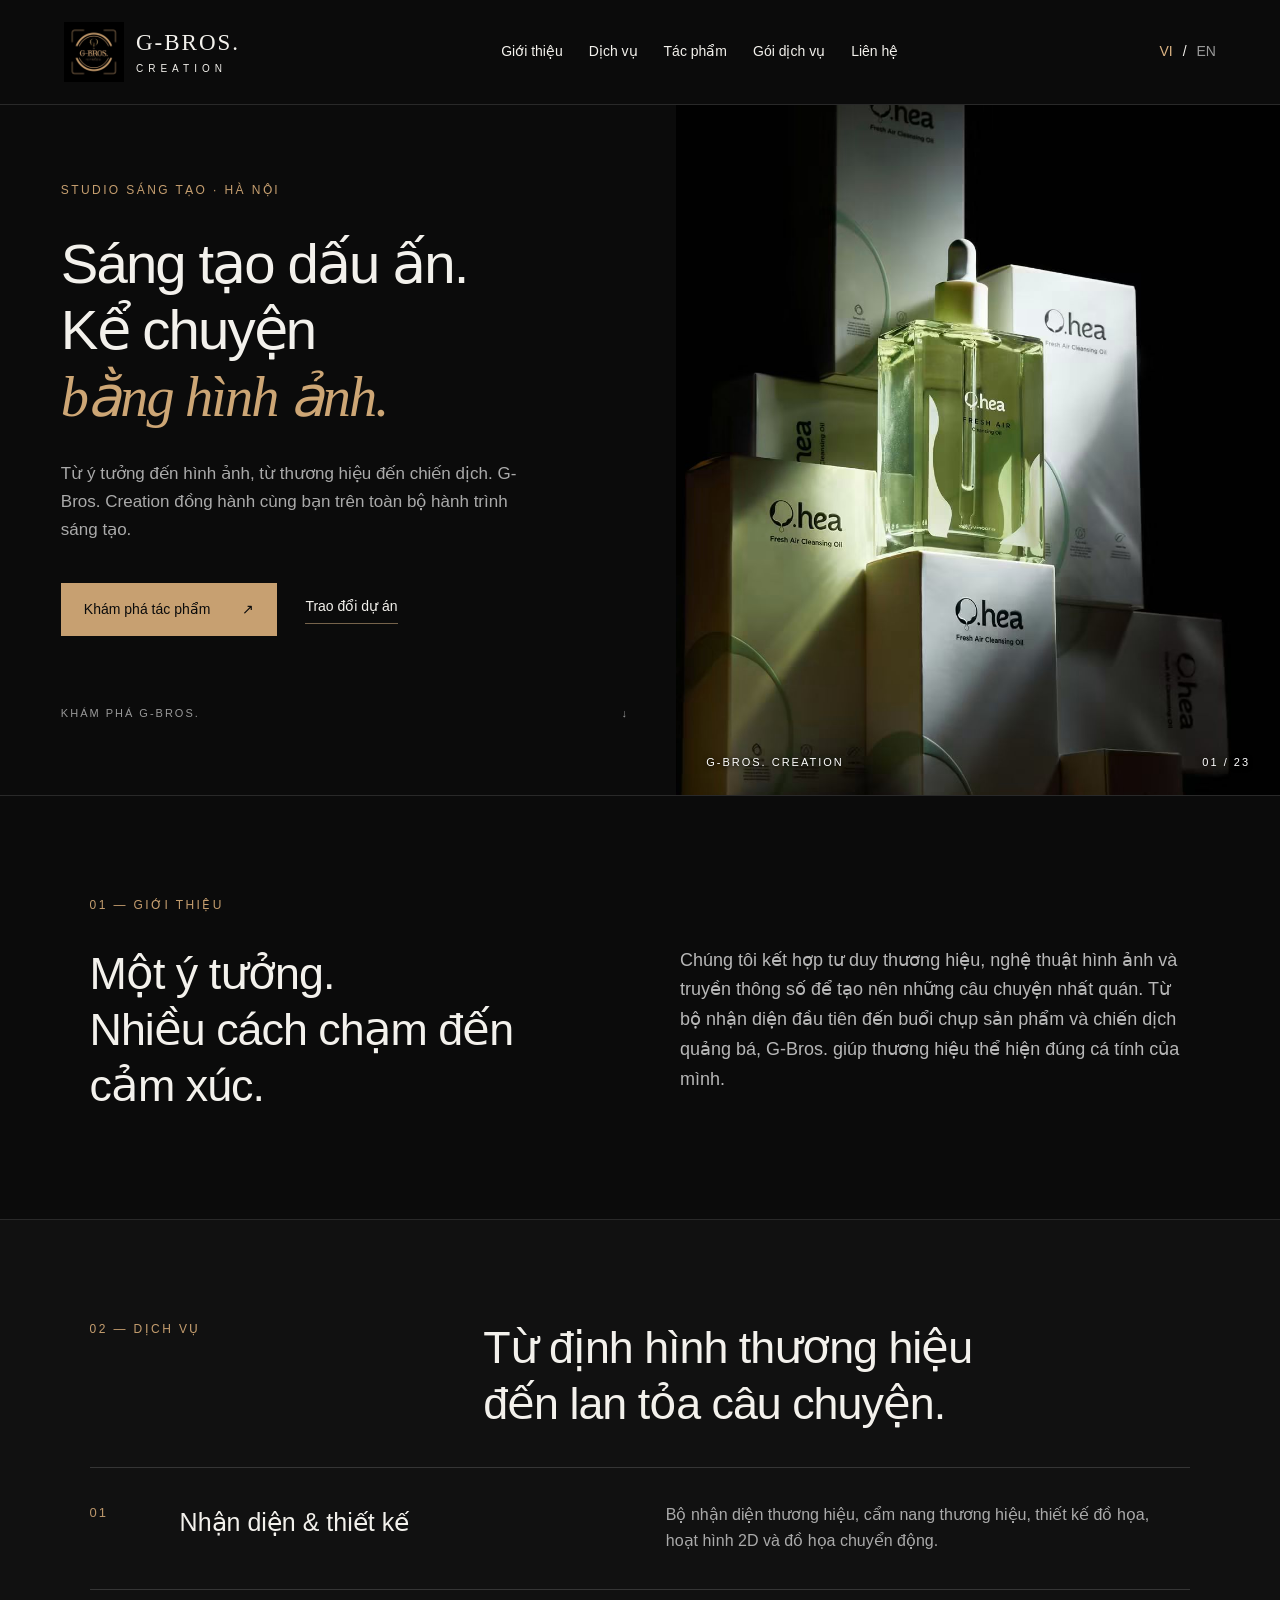
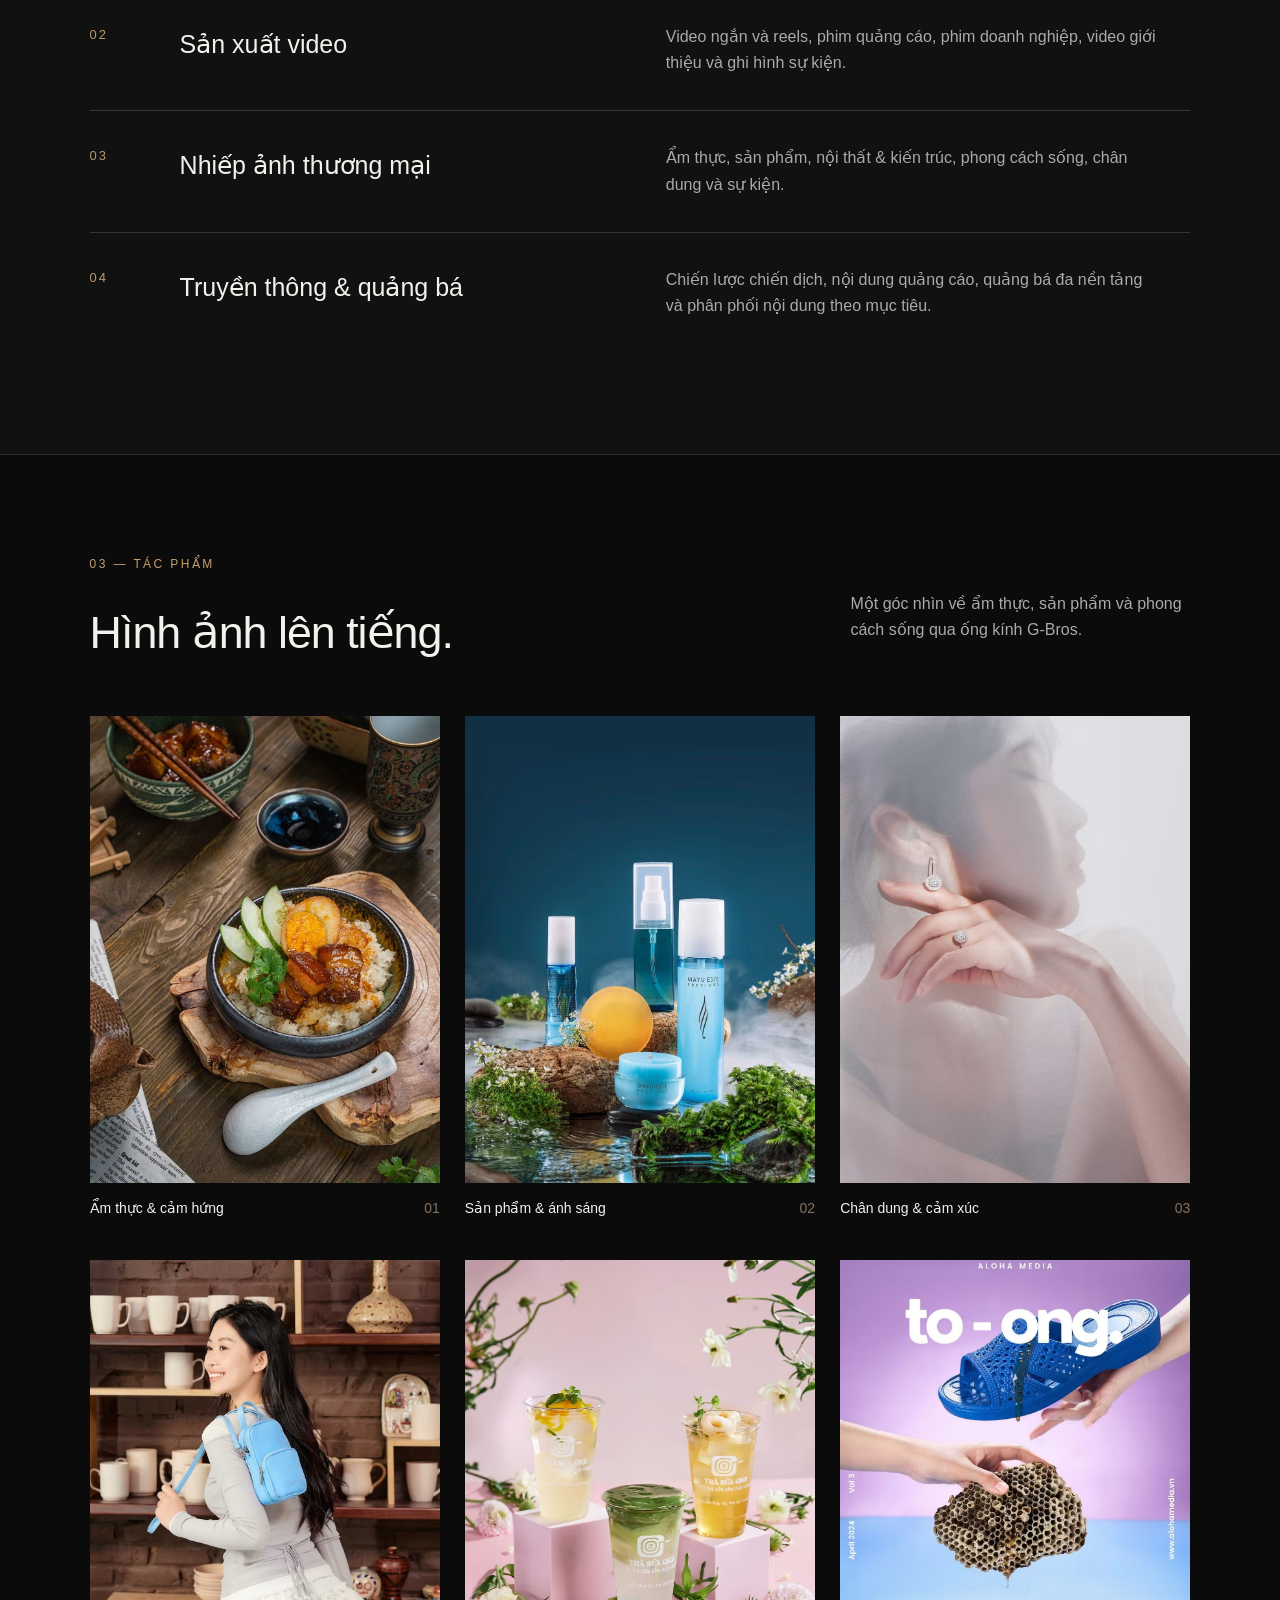
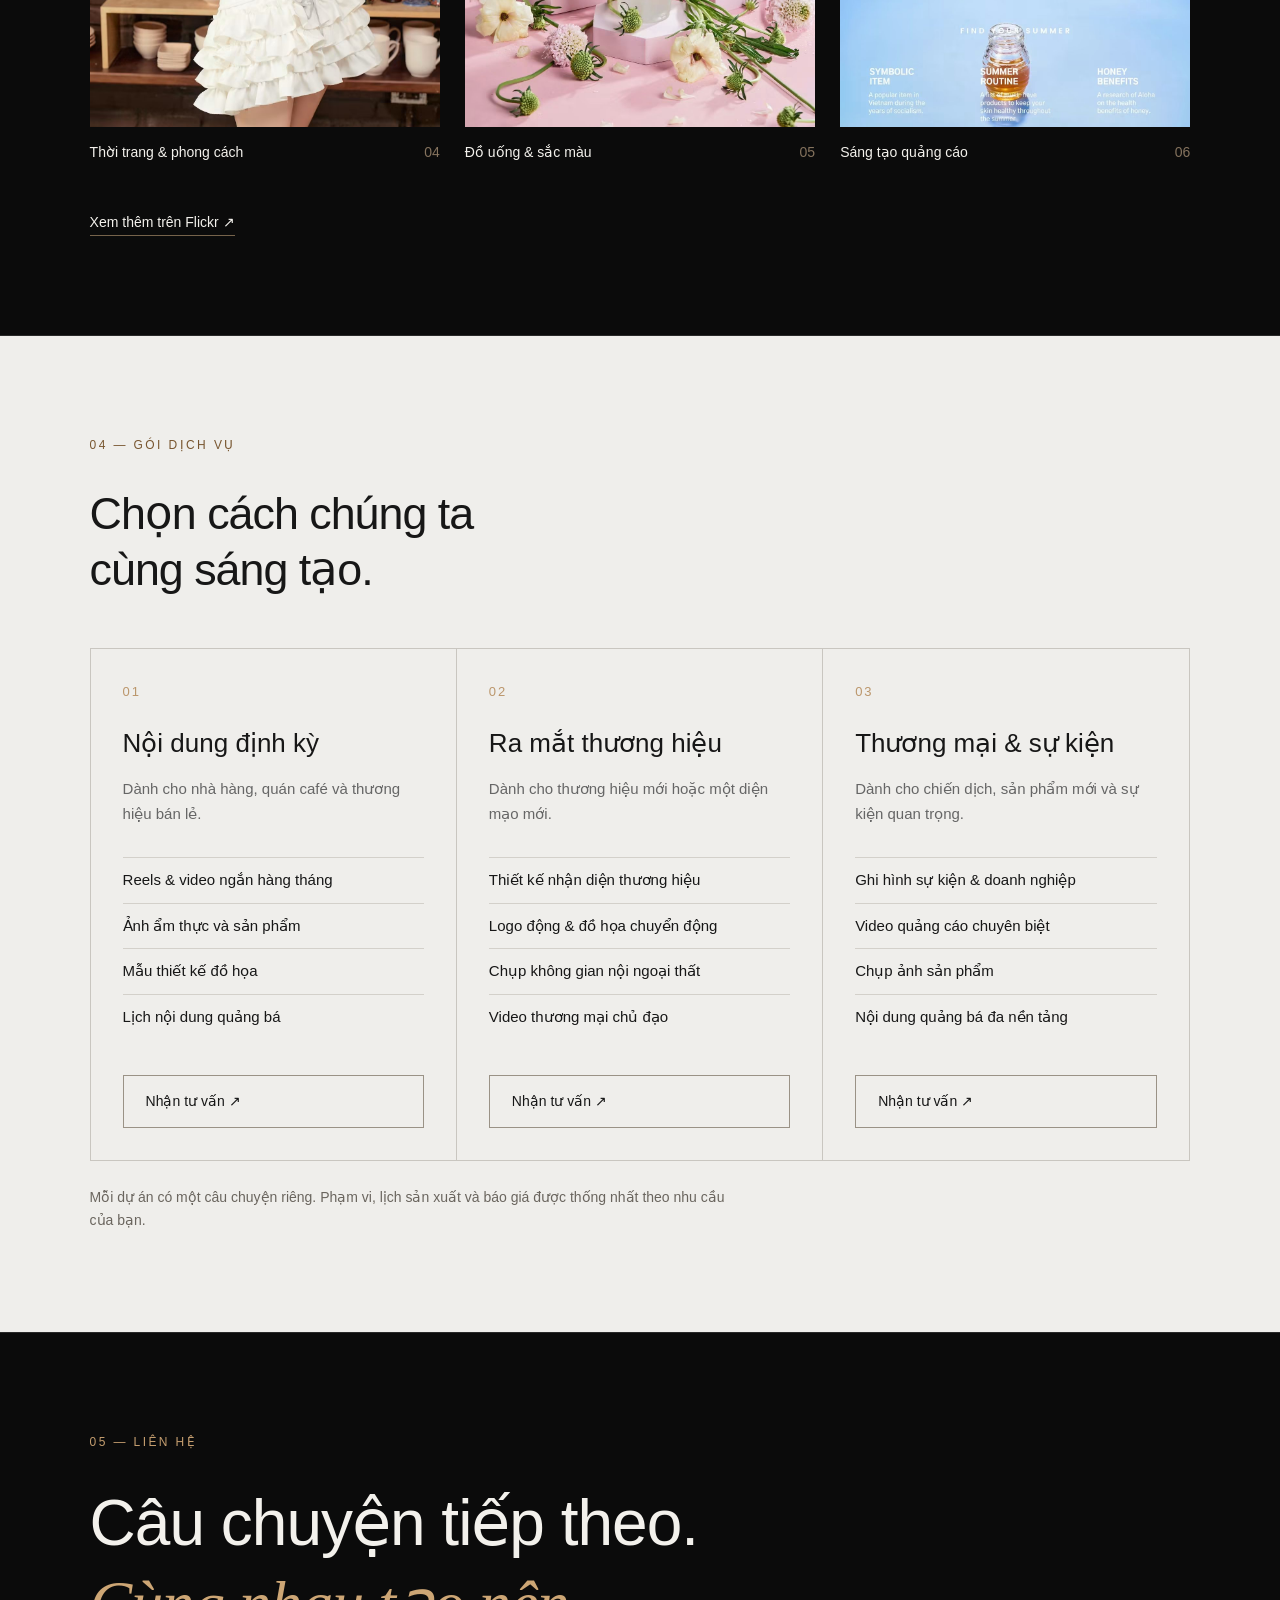
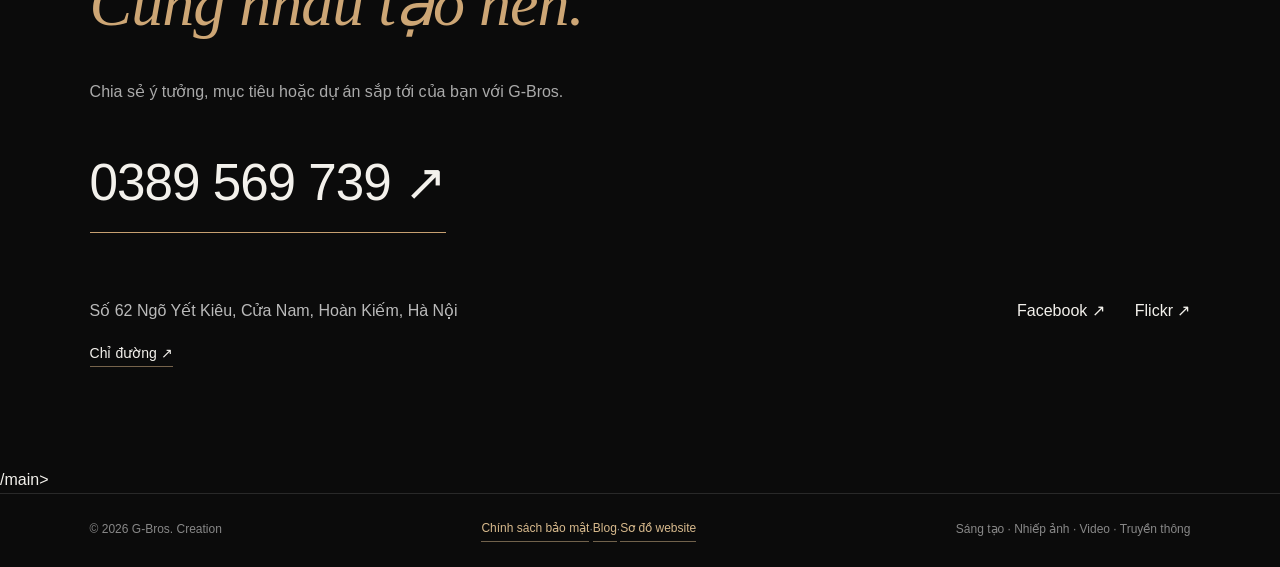
==== commit a6fafb6c: "blog update" ====
--- a/index.html
+++ b/index.html
@@ -1 +1 @@
-<!doctype html><html lang="vi"><head><meta charset="utf-8"><meta name="viewport" content="width=device-width,initial-scale=1"><title>G-Bros. Creation | Sáng tạo, Nhiếp ảnh & Video tại Hà Nội</title><meta name="description" content="Từ ý tưởng đến hình ảnh, từ thương hiệu đến chiến dịch. G-Bros. Creation đồng hành cùng bạn trên toàn bộ hành trình sáng tạo."><link rel="alternate" hreflang="vi" href="./index.html"><link rel="alternate" hreflang="en" href="./en/index.html"><link rel="alternate" hreflang="x-default" href="./index.html"><link rel="stylesheet" href="./style.css"><link rel="icon" type="image/svg+xml" href="data:image/svg+xml,%3Csvg xmlns='http://www.w3.org/2000/svg' viewBox='0 0 32 32'%3E%3Crect width='32' height='32' fill='%230a0a0a'/%3E%3Ctext x='5' y='24' fill='%23c39b69' font-size='25' font-family='serif'%3EG%3C/text%3E%3C/svg%3E"></head><body><header><a class="brand" href="./index.html" aria-label="G-Bros. Creation — Trang chủ"><img src="./assets/03-Logo.jpg" alt="G-Bros. Creation"><span>G-BROS.<small>CREATION</small></span></a><nav aria-label="Điều hướng chính"><a href="#about">Giới thiệu</a><a href="#services">Dịch vụ</a><a href="#work">Tác phẩm</a><a href="#packages">Gói dịch vụ</a><a href="#contact">Liên hệ</a></nav><div class="language"><a href="./index.html" lang="vi" aria-current="page">VI</a><span>/</span><a href="./en/index.html" lang="en" >EN</a></div></header><main><section class="hero"><div class="hero-copy"><p class="eyebrow">STUDIO SÁNG TẠO · HÀ NỘI</p><h1>Sáng tạo dấu ấn.<br>Kể chuyện <em>bằng hình ảnh.</em></h1><p class="intro">Từ ý tưởng đến hình ảnh, từ thương hiệu đến chiến dịch. G-Bros. Creation đồng hành cùng bạn trên toàn bộ hành trình sáng tạo.</p><div class="actions"><a class="button gold" href="#work">Khám phá tác phẩm <span>↗</span></a><a class="text-link" href="#contact">Trao đổi dự án</a></div><p class="hero-bottom">KHÁM PHÁ G-BROS. <span>↓</span></p></div><div class="hero-art"><img src="./assets/02-FB_IMG_1789880479407.jpg" alt="Nhiếp ảnh sản phẩm mỹ phẩm với ánh sáng xanh và bóng đổ" fetchpriority="high"><div class="art-caption"><span>G-BROS. CREATION</span><span>01 / 23</span></div></div></section><section id="about" class="about section"><p class="eyebrow">01 — Giới thiệu</p><div class="split"><h2>Một ý tưởng.<br>Nhiều cách chạm đến cảm xúc.</h2><p>Chúng tôi kết hợp tư duy thương hiệu, nghệ thuật hình ảnh và truyền thông số để tạo nên những câu chuyện nhất quán. Từ bộ nhận diện đầu tiên đến buổi chụp sản phẩm và chiến dịch quảng bá, G-Bros. giúp thương hiệu thể hiện đúng cá tính của mình.</p></div></section><section id="services" class="section services"><div class="section-heading"><p class="eyebrow">02 — Dịch vụ</p><h2>Từ định hình thương hiệu<br>đến lan tỏa câu chuyện.</h2></div><div class="service-list"><article><span class="number">01</span><h3>Nhận diện & thiết kế</h3><p>Bộ nhận diện thương hiệu, cẩm nang thương hiệu, thiết kế đồ họa, hoạt hình 2D và đồ họa chuyển động.</p></article><article><span class="number">02</span><h3>Sản xuất video</h3><p>Video ngắn và reels, phim quảng cáo, phim doanh nghiệp, video giới thiệu và ghi hình sự kiện.</p></article><article><span class="number">03</span><h3>Nhiếp ảnh thương mại</h3><p>Ẩm thực, sản phẩm, nội thất & kiến trúc, phong cách sống, chân dung và sự kiện.</p></article><article><span class="number">04</span><h3>Truyền thông & quảng bá</h3><p>Chiến lược chiến dịch, nội dung quảng cáo, quảng bá đa nền tảng và phân phối nội dung theo mục tiêu.</p></article></div></section><section id="work" class="section work"><div class="work-heading"><div><p class="eyebrow">03 — Tác phẩm</p><h2>Hình ảnh lên tiếng.</h2></div><p>Một góc nhìn về ẩm thực, sản phẩm và phong cách sống qua ống kính G-Bros.</p></div><div class="gallery"><figure><a href="./assets/01-FB_IMG_1789880459629.jpg" target="_blank" rel="noopener" aria-label="Ẩm thực & cảm hứng"><img src="./assets/01-FB_IMG_1789880459629.jpg" alt="Ẩm thực & cảm hứng — G-Bros. Creation" loading="lazy"></a><figcaption><span>Ẩm thực & cảm hứng</span><span>01</span></figcaption></figure><figure><a href="./assets/06-FB_IMG_1789880466071.jpg" target="_blank" rel="noopener" aria-label="Sản phẩm & ánh sáng"><img src="./assets/06-FB_IMG_1789880466071.jpg" alt="Sản phẩm & ánh sáng — G-Bros. Creation" loading="lazy"></a><figcaption><span>Sản phẩm & ánh sáng</span><span>02</span></figcaption></figure><figure><a href="./assets/05-FB_IMG_1789880463594.jpg" target="_blank" rel="noopener" aria-label="Chân dung & cảm xúc"><img src="./assets/05-FB_IMG_1789880463594.jpg" alt="Chân dung & cảm xúc — G-Bros. Creation" loading="lazy"></a><figcaption><span>Chân dung & cảm xúc</span><span>03</span></figcaption></figure><figure><a href="./assets/15-FB_IMG_1789880671555.jpg" target="_blank" rel="noopener" aria-label="Thời trang & phong cách"><img src="./assets/15-FB_IMG_1789880671555.jpg" alt="Thời trang & phong cách — G-Bros. Creation" loading="lazy"></a><figcaption><span>Thời trang & phong cách</span><span>04</span></figcaption></figure><figure><a href="./assets/13-FB_IMG_1789880486466-1-.jpg" target="_blank" rel="noopener" aria-label="Đồ uống & sắc màu"><img src="./assets/13-FB_IMG_1789880486466-1-.jpg" alt="Đồ uống & sắc màu — G-Bros. Creation" loading="lazy"></a><figcaption><span>Đồ uống & sắc màu</span><span>05</span></figcaption></figure><figure><a href="./assets/19-FB_IMG_1789880624152-1-.jpg" target="_blank" rel="noopener" aria-label="Sáng tạo quảng cáo"><img src="./assets/19-FB_IMG_1789880624152-1-.jpg" alt="Sáng tạo quảng cáo — G-Bros. Creation" loading="lazy"></a><figcaption><span>Sáng tạo quảng cáo</span><span>06</span></figcaption></figure></div><a class="text-link" href="https://flic.kr/ps/3mjhtU" target="_blank" rel="noopener">Xem thêm trên Flickr ↗</a></section><section id="packages" class="section packages"><p class="eyebrow">04 — Gói dịch vụ</p><h2>Chọn cách chúng ta<br>cùng sáng tạo.</h2><div class="package-grid"><article><span class="number">01</span><h3>Nội dung định kỳ</h3><p>Dành cho nhà hàng, quán café và thương hiệu bán lẻ.</p><ul><li>Reels & video ngắn hàng tháng</li><li>Ảnh ẩm thực và sản phẩm</li><li>Mẫu thiết kế đồ họa</li><li>Lịch nội dung quảng bá</li></ul><a class="button" href="#contact">Nhận tư vấn ↗</a></article><article><span class="number">02</span><h3>Ra mắt thương hiệu</h3><p>Dành cho thương hiệu mới hoặc một diện mạo mới.</p><ul><li>Thiết kế nhận diện thương hiệu</li><li>Logo động & đồ họa chuyển động</li><li>Chụp không gian nội ngoại thất</li><li>Video thương mại chủ đạo</li></ul><a class="button" href="#contact">Nhận tư vấn ↗</a></article><article><span class="number">03</span><h3>Thương mại & sự kiện</h3><p>Dành cho chiến dịch, sản phẩm mới và sự kiện quan trọng.</p><ul><li>Ghi hình sự kiện & doanh nghiệp</li><li>Video quảng cáo chuyên biệt</li><li>Chụp ảnh sản phẩm</li><li>Nội dung quảng bá đa nền tảng</li></ul><a class="button" href="#contact">Nhận tư vấn ↗</a></article></div><p class="note">Mỗi dự án có một câu chuyện riêng. Phạm vi, lịch sản xuất và báo giá được thống nhất theo nhu cầu của bạn.</p></section><section id="contact" class="section contact"><p class="eyebrow">05 — Liên hệ</p><h2>Câu chuyện tiếp theo.<br><em>Cùng nhau tạo nên.</em></h2><p>Chia sẻ ý tưởng, mục tiêu hoặc dự án sắp tới của bạn với G-Bros.</p><a class="phone" href="tel:+84389569739" aria-label="Gọi cho chúng tôi: 0389 569 739">0389 569 739 ↗</a><div class="contact-bottom"><div><p>Số 62 Ngõ Yết Kiêu, Cửa Nam, Hoàn Kiếm, Hà Nội</p><a class="text-link" href="https://www.google.com/maps/search/?api=1&query=62+Ng%C3%B5+Y%E1%BA%BFt+Ki%C3%AAu+H%C3%A0+N%E1%BB%99i" target="_blank" rel="noopener">Chỉ đường ↗</a></div><div class="social"><a href="https://www.facebook.com/gbros.creation/" target="_blank" rel="noopener">Facebook ↗</a><a href="https://flic.kr/ps/3mjhtU" target="_blank" rel="noopener">Flickr ↗</a></div></div></section>/main><footer><span>© 2026 G-Bros. Creation</span><div class="footer-center"><a href="./GBros-Privacy-Policy.html#vi" target="_blank" rel="noopener">Chính sách bảo mật</a> · <a href="./sitemap.html">Sơ đồ website</a></div><span>Sáng tạo · Nhiếp ảnh · Video · Truyền thông</span></footer></body></html>+<!doctype html><html lang="vi"><head><meta charset="utf-8"><meta name="viewport" content="width=device-width,initial-scale=1"><title>G-Bros. Creation | Sáng tạo, Nhiếp ảnh & Video tại Hà Nội</title><meta name="description" content="Từ ý tưởng đến hình ảnh, từ thương hiệu đến chiến dịch. G-Bros. Creation đồng hành cùng bạn trên toàn bộ hành trình sáng tạo."><link rel="alternate" hreflang="vi" href="./index.html"><link rel="alternate" hreflang="en" href="./en/index.html"><link rel="alternate" hreflang="x-default" href="./index.html"><link rel="stylesheet" href="./style.css"><link rel="icon" type="image/svg+xml" href="data:image/svg+xml,%3Csvg xmlns='http://www.w3.org/2000/svg' viewBox='0 0 32 32'%3E%3Crect width='32' height='32' fill='%230a0a0a'/%3E%3Ctext x='5' y='24' fill='%23c39b69' font-size='25' font-family='serif'%3EG%3C/text%3E%3C/svg%3E"></head><body><header><a class="brand" href="./index.html" aria-label="G-Bros. Creation — Trang chủ"><img src="./assets/03-Logo.jpg" alt="G-Bros. Creation"><span>G-BROS.<small>CREATION</small></span></a><nav aria-label="Điều hướng chính"><a href="#about">Giới thiệu</a><a href="#services">Dịch vụ</a><a href="#work">Tác phẩm</a><a href="#packages">Gói dịch vụ</a><a href="#contact">Liên hệ</a></nav><div class="language"><a href="./index.html" lang="vi" aria-current="page">VI</a><span>/</span><a href="./en/index.html" lang="en" >EN</a></div></header><main><section class="hero"><div class="hero-copy"><p class="eyebrow">STUDIO SÁNG TẠO · HÀ NỘI</p><h1>Sáng tạo dấu ấn.<br>Kể chuyện <em>bằng hình ảnh.</em></h1><p class="intro">Từ ý tưởng đến hình ảnh, từ thương hiệu đến chiến dịch. G-Bros. Creation đồng hành cùng bạn trên toàn bộ hành trình sáng tạo.</p><div class="actions"><a class="button gold" href="#work">Khám phá tác phẩm <span>↗</span></a><a class="text-link" href="#contact">Trao đổi dự án</a></div><p class="hero-bottom">KHÁM PHÁ G-BROS. <span>↓</span></p></div><div class="hero-art"><img src="./assets/02-FB_IMG_1789880479407.jpg" alt="Nhiếp ảnh sản phẩm mỹ phẩm với ánh sáng xanh và bóng đổ" fetchpriority="high"><div class="art-caption"><span>G-BROS. CREATION</span><span>01 / 23</span></div></div></section><section id="about" class="about section"><p class="eyebrow">01 — Giới thiệu</p><div class="split"><h2>Một ý tưởng.<br>Nhiều cách chạm đến cảm xúc.</h2><p>Chúng tôi kết hợp tư duy thương hiệu, nghệ thuật hình ảnh và truyền thông số để tạo nên những câu chuyện nhất quán. Từ bộ nhận diện đầu tiên đến buổi chụp sản phẩm và chiến dịch quảng bá, G-Bros. giúp thương hiệu thể hiện đúng cá tính của mình.</p></div></section><section id="services" class="section services"><div class="section-heading"><p class="eyebrow">02 — Dịch vụ</p><h2>Từ định hình thương hiệu<br>đến lan tỏa câu chuyện.</h2></div><div class="service-list"><article><span class="number">01</span><h3>Nhận diện & thiết kế</h3><p>Bộ nhận diện thương hiệu, cẩm nang thương hiệu, thiết kế đồ họa, hoạt hình 2D và đồ họa chuyển động.</p></article><article><span class="number">02</span><h3>Sản xuất video</h3><p>Video ngắn và reels, phim quảng cáo, phim doanh nghiệp, video giới thiệu và ghi hình sự kiện.</p></article><article><span class="number">03</span><h3>Nhiếp ảnh thương mại</h3><p>Ẩm thực, sản phẩm, nội thất & kiến trúc, phong cách sống, chân dung và sự kiện.</p></article><article><span class="number">04</span><h3>Truyền thông & quảng bá</h3><p>Chiến lược chiến dịch, nội dung quảng cáo, quảng bá đa nền tảng và phân phối nội dung theo mục tiêu.</p></article></div></section><section id="work" class="section work"><div class="work-heading"><div><p class="eyebrow">03 — Tác phẩm</p><h2>Hình ảnh lên tiếng.</h2></div><p>Một góc nhìn về ẩm thực, sản phẩm và phong cách sống qua ống kính G-Bros.</p></div><div class="gallery"><figure><a href="./assets/01-FB_IMG_1789880459629.jpg" target="_blank" rel="noopener" aria-label="Ẩm thực & cảm hứng"><img src="./assets/01-FB_IMG_1789880459629.jpg" alt="Ẩm thực & cảm hứng — G-Bros. Creation" loading="lazy"></a><figcaption><span>Ẩm thực & cảm hứng</span><span>01</span></figcaption></figure><figure><a href="./assets/06-FB_IMG_1789880466071.jpg" target="_blank" rel="noopener" aria-label="Sản phẩm & ánh sáng"><img src="./assets/06-FB_IMG_1789880466071.jpg" alt="Sản phẩm & ánh sáng — G-Bros. Creation" loading="lazy"></a><figcaption><span>Sản phẩm & ánh sáng</span><span>02</span></figcaption></figure><figure><a href="./assets/05-FB_IMG_1789880463594.jpg" target="_blank" rel="noopener" aria-label="Chân dung & cảm xúc"><img src="./assets/05-FB_IMG_1789880463594.jpg" alt="Chân dung & cảm xúc — G-Bros. Creation" loading="lazy"></a><figcaption><span>Chân dung & cảm xúc</span><span>03</span></figcaption></figure><figure><a href="./assets/15-FB_IMG_1789880671555.jpg" target="_blank" rel="noopener" aria-label="Thời trang & phong cách"><img src="./assets/15-FB_IMG_1789880671555.jpg" alt="Thời trang & phong cách — G-Bros. Creation" loading="lazy"></a><figcaption><span>Thời trang & phong cách</span><span>04</span></figcaption></figure><figure><a href="./assets/13-FB_IMG_1789880486466-1-.jpg" target="_blank" rel="noopener" aria-label="Đồ uống & sắc màu"><img src="./assets/13-FB_IMG_1789880486466-1-.jpg" alt="Đồ uống & sắc màu — G-Bros. Creation" loading="lazy"></a><figcaption><span>Đồ uống & sắc màu</span><span>05</span></figcaption></figure><figure><a href="./assets/19-FB_IMG_1789880624152-1-.jpg" target="_blank" rel="noopener" aria-label="Sáng tạo quảng cáo"><img src="./assets/19-FB_IMG_1789880624152-1-.jpg" alt="Sáng tạo quảng cáo — G-Bros. Creation" loading="lazy"></a><figcaption><span>Sáng tạo quảng cáo</span><span>06</span></figcaption></figure></div><a class="text-link" href="https://flic.kr/ps/3mjhtU" target="_blank" rel="noopener">Xem thêm trên Flickr ↗</a></section><section id="packages" class="section packages"><p class="eyebrow">04 — Gói dịch vụ</p><h2>Chọn cách chúng ta<br>cùng sáng tạo.</h2><div class="package-grid"><article><span class="number">01</span><h3>Nội dung định kỳ</h3><p>Dành cho nhà hàng, quán café và thương hiệu bán lẻ.</p><ul><li>Reels & video ngắn hàng tháng</li><li>Ảnh ẩm thực và sản phẩm</li><li>Mẫu thiết kế đồ họa</li><li>Lịch nội dung quảng bá</li></ul><a class="button" href="#contact">Nhận tư vấn ↗</a></article><article><span class="number">02</span><h3>Ra mắt thương hiệu</h3><p>Dành cho thương hiệu mới hoặc một diện mạo mới.</p><ul><li>Thiết kế nhận diện thương hiệu</li><li>Logo động & đồ họa chuyển động</li><li>Chụp không gian nội ngoại thất</li><li>Video thương mại chủ đạo</li></ul><a class="button" href="#contact">Nhận tư vấn ↗</a></article><article><span class="number">03</span><h3>Thương mại & sự kiện</h3><p>Dành cho chiến dịch, sản phẩm mới và sự kiện quan trọng.</p><ul><li>Ghi hình sự kiện & doanh nghiệp</li><li>Video quảng cáo chuyên biệt</li><li>Chụp ảnh sản phẩm</li><li>Nội dung quảng bá đa nền tảng</li></ul><a class="button" href="#contact">Nhận tư vấn ↗</a></article></div><p class="note">Mỗi dự án có một câu chuyện riêng. Phạm vi, lịch sản xuất và báo giá được thống nhất theo nhu cầu của bạn.</p></section><section id="contact" class="section contact"><p class="eyebrow">05 — Liên hệ</p><h2>Câu chuyện tiếp theo.<br><em>Cùng nhau tạo nên.</em></h2><p>Chia sẻ ý tưởng, mục tiêu hoặc dự án sắp tới của bạn với G-Bros.</p><a class="phone" href="tel:+84389569739" aria-label="Gọi cho chúng tôi: 0389 569 739">0389 569 739 ↗</a><div class="contact-bottom"><div><p>Số 62 Ngõ Yết Kiêu, Cửa Nam, Hoàn Kiếm, Hà Nội</p><a class="text-link" href="https://www.google.com/maps/search/?api=1&query=62+Ng%C3%B5+Y%E1%BA%BFt+Ki%C3%AAu+H%C3%A0+N%E1%BB%99i" target="_blank" rel="noopener">Chỉ đường ↗</a></div><div class="social"><a href="https://www.facebook.com/gbros.creation/" target="_blank" rel="noopener">Facebook ↗</a><a href="https://flic.kr/ps/3mjhtU" target="_blank" rel="noopener">Flickr ↗</a></div></div></section>/main><footer><span>© 2026 G-Bros. Creation</span><div class="footer-center"><a href="./GBros-Privacy-Policy.html#vi" target="_blank" rel="noopener">Chính sách bảo mật</a> · <a href="./blog.html#vi">Blog</a> · <a href="./sitemap.html">Sơ đồ website</a></div><span>Sáng tạo · Nhiếp ảnh · Video · Truyền thông</span></footer></body></html>
